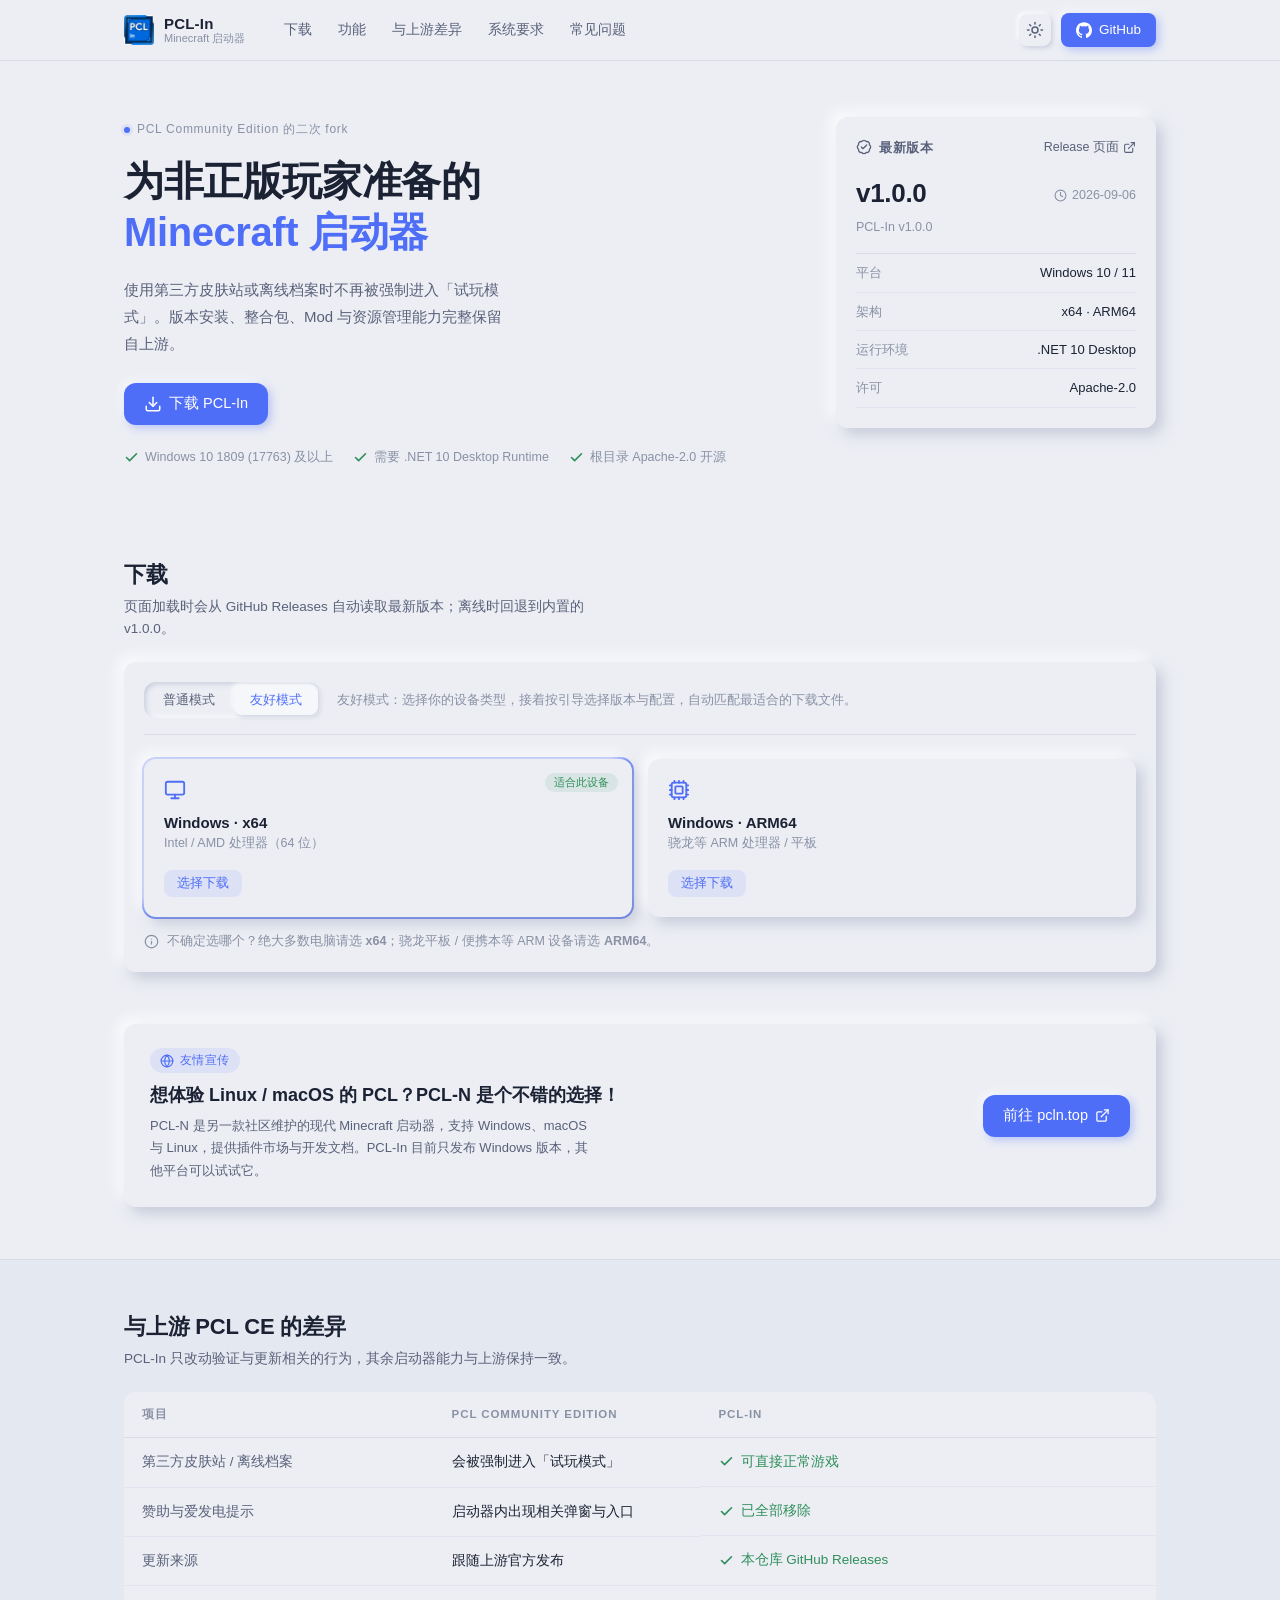
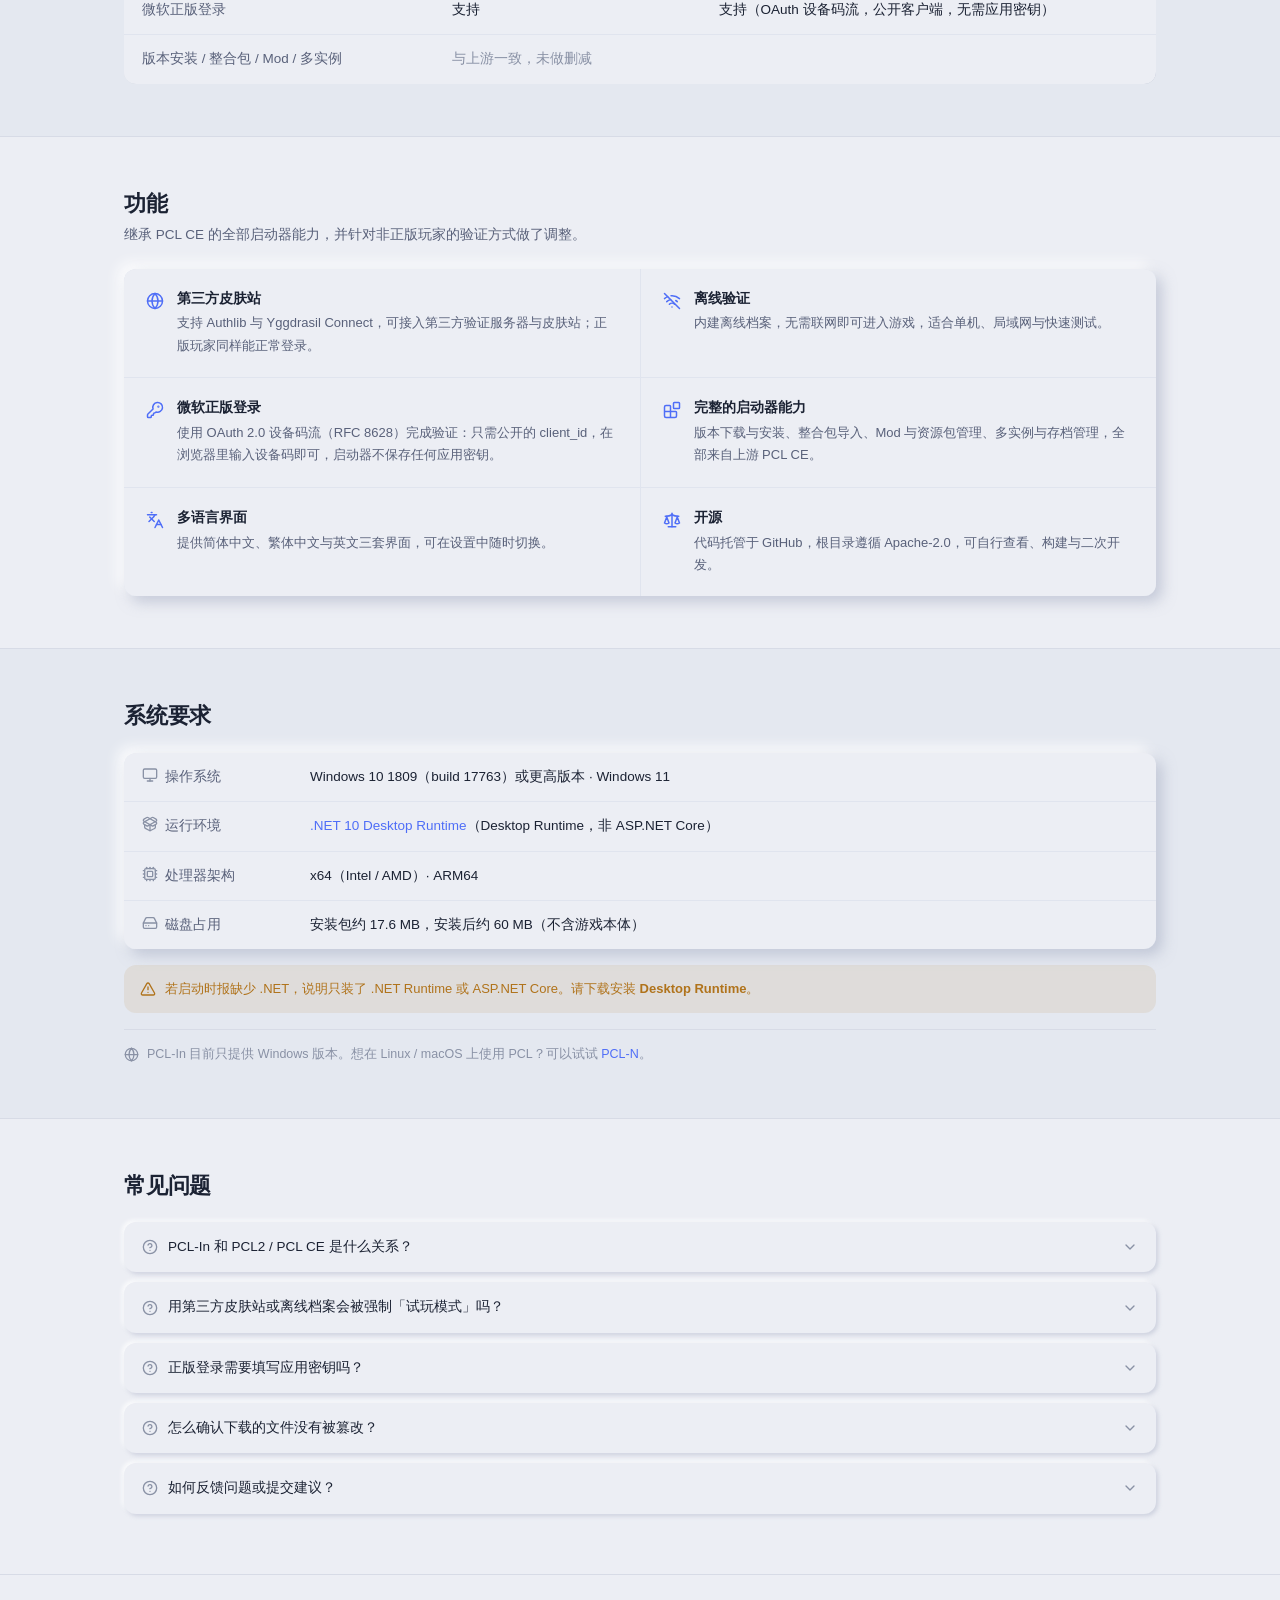
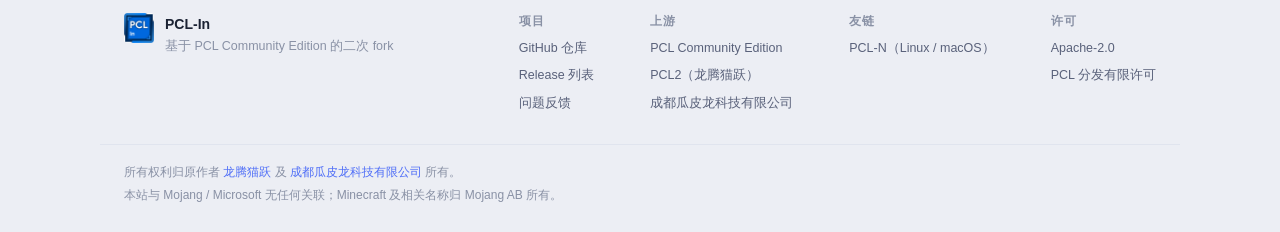
==== index.html @ e10dc345 "chore: 从启动器仓库拆分出独立下载站仓库 内容来自 PCL-In/PCL-In 的 download/ 目录，Pages 工作流改为发布仓库根目录。" ====
<!DOCTYPE html>
<html lang="zh-CN" data-theme="light">
<head>
  <meta charset="UTF-8" />
  <meta name="viewport" content="width=device-width, initial-scale=1.0" />
  <title>PCL-In — 为非正版玩家准备的 Minecraft 启动器</title>
  <meta name="description" content="PCL-In 是基于 PCL Community Edition (PCL CE) 的二次 fork：使用第三方皮肤站或离线档案时不再被强制进入试玩模式，移除全部赞助提示，改用本仓库的独立更新机制。Windows 10 1809+ / .NET 10 Desktop Runtime。" />
  <meta name="color-scheme" content="light dark" />
  <link rel="icon" type="image/png" sizes="32x32" href="assets/img/favicon-32.png" />
  <link rel="icon" type="image/png" sizes="256x256" href="assets/img/logo.png" />
  <link rel="apple-touch-icon" sizes="180x180" href="assets/img/apple-touch-icon.png" />
  <script>
    (function () {
      var t = null;
      try { t = localStorage.getItem("pclinTheme"); } catch (e) {}
      if (t !== "light" && t !== "dark") {
        t = (window.matchMedia && window.matchMedia("(prefers-color-scheme: dark)").matches) ? "dark" : "light";
      }
      document.documentElement.setAttribute("data-theme", t);
    })();
  </script>
  <link rel="stylesheet" href="assets/css/style.css" />
</head>
<body>

<!-- 图标：Lucide (https://lucide.dev，ISC 许可)。内联为 SVG sprite，无外部依赖。 -->
<svg class="sprite" xmlns="http://www.w3.org/2000/svg" aria-hidden="true" focusable="false">
  <symbol id="i-download" viewBox="0 0 24 24"><path d="M12 15V3"/><path d="M21 15v4a2 2 0 0 1-2 2H5a2 2 0 0 1-2-2v-4"/><path d="m7 10 5 5 5-5"/></symbol>
  <symbol id="i-cpu" viewBox="0 0 24 24"><path d="M12 20v2"/><path d="M12 2v2"/><path d="M17 20v2"/><path d="M17 2v2"/><path d="M2 12h2"/><path d="M2 17h2"/><path d="M2 7h2"/><path d="M20 12h2"/><path d="M20 17h2"/><path d="M20 7h2"/><path d="M7 20v2"/><path d="M7 2v2"/><rect x="4" y="4" width="16" height="16" rx="2"/><rect x="8" y="8" width="8" height="8" rx="1"/></symbol>
  <symbol id="i-monitor" viewBox="0 0 24 24"><rect width="20" height="14" x="2" y="3" rx="2"/><line x1="8" x2="16" y1="21" y2="21"/><line x1="12" x2="12" y1="17" y2="21"/></symbol>
  <symbol id="i-shield-check" viewBox="0 0 24 24"><path d="M20 13c0 5-3.5 7.5-7.66 8.95a1 1 0 0 1-.67-.01C7.5 20.5 4 18 4 13V6a1 1 0 0 1 1-1c2 0 4.5-1.2 6.24-2.72a1.17 1.17 0 0 1 1.52 0C14.51 3.81 17 5 19 5a1 1 0 0 1 1 1z"/><path d="m9 12 2 2 4-4"/></symbol>
  <symbol id="i-lock-open" viewBox="0 0 24 24"><rect width="18" height="11" x="3" y="11" rx="2" ry="2"/><path d="M7 11V7a5 5 0 0 1 9.9-1"/></symbol>
  <symbol id="i-badge-check" viewBox="0 0 24 24"><path d="M3.85 8.62a4 4 0 0 1 4.78-4.77 4 4 0 0 1 6.74 0 4 4 0 0 1 4.78 4.78 4 4 0 0 1 0 6.74 4 4 0 0 1-4.77 4.78 4 4 0 0 1-6.75 0 4 4 0 0 1-4.78-4.77 4 4 0 0 1 0-6.76Z"/><path d="m16 9-5.5 5.5L8 12"/></symbol>
  <symbol id="i-refresh-cw" viewBox="0 0 24 24"><path d="M3 12a9 9 0 0 1 9-9 9.75 9.75 0 0 1 6.74 2.74L21 8"/><path d="M21 3v5h-5"/><path d="M21 12a9 9 0 0 1-9 9 9.75 9.75 0 0 1-6.74-2.74L3 16"/><path d="M8 16H3v5"/></symbol>
  <symbol id="i-languages" viewBox="0 0 24 24"><path d="m5 8 6 6"/><path d="m4 14 6-6 2-3"/><path d="M2 5h12"/><path d="M7 2h1"/><path d="m22 22-5-10-5 10"/><path d="M14 18h6"/></symbol>
  <symbol id="i-box" viewBox="0 0 24 24"><path d="M21 8a2 2 0 0 0-1-1.73l-7-4a2 2 0 0 0-2 0l-7 4A2 2 0 0 0 3 8v8a2 2 0 0 0 1 1.73l7 4a2 2 0 0 0 2 0l7-4A2 2 0 0 0 21 16Z"/><path d="m3.3 7 8.7 5 8.7-5"/><path d="M12 22V12"/></symbol>
  <symbol id="i-github" viewBox="0 0 24 24"><path d="M12 .5C5.37.5 0 5.87 0 12.5c0 5.3 3.44 9.8 8.21 11.39.6.11.82-.26.82-.58v-2.03c-3.34.73-4.04-1.61-4.04-1.61-.55-1.39-1.34-1.76-1.34-1.76-1.09-.75.08-.73.08-.73 1.21.08 1.85 1.24 1.85 1.24 1.07 1.84 2.81 1.31 3.5 1 .11-.78.42-1.31.76-1.61-2.67-.3-5.47-1.33-5.47-5.93 0-1.31.47-2.38 1.24-3.22-.12-.3-.54-1.52.12-3.18 0 0 1.01-.32 3.3 1.23a11.5 11.5 0 0 1 6 0c2.29-1.55 3.3-1.23 3.3-1.23.66 1.66.24 2.88.12 3.18.77.84 1.24 1.91 1.24 3.22 0 4.61-2.8 5.63-5.48 5.92.43.37.81 1.1.81 2.22v3.29c0 .32.22.7.83.58A12.01 12.01 0 0 0 24 12.5C24 5.87 18.63.5 12 .5z"/></symbol>
  <symbol id="i-sun" viewBox="0 0 24 24"><circle cx="12" cy="12" r="4"/><path d="M12 2v2"/><path d="M12 20v2"/><path d="m4.93 4.93 1.41 1.41"/><path d="m17.66 17.66 1.41 1.41"/><path d="M2 12h2"/><path d="M20 12h2"/><path d="m6.34 17.66-1.41 1.41"/><path d="m19.07 4.93-1.41 1.41"/></symbol>
  <symbol id="i-moon" viewBox="0 0 24 24"><path d="M20.985 12.486a9 9 0 1 1-9.473-9.472c.405-.022.617.46.402.803a6 6 0 0 0 8.268 8.268c.344-.215.825-.004.803.401"/></symbol>
  <symbol id="i-check" viewBox="0 0 24 24"><path d="M20 6 9 17l-5-5"/></symbol>
  <symbol id="i-copy" viewBox="0 0 24 24"><rect width="14" height="14" x="8" y="8" rx="2" ry="2"/><path d="M4 16c-1.1 0-2-.9-2-2V4c0-1.1.9-2 2-2h10c1.1 0 2 .9 2 2"/></symbol>
  <symbol id="i-external-link" viewBox="0 0 24 24"><path d="M15 3h6v6"/><path d="M10 14 21 3"/><path d="M18 13v6a2 2 0 0 1-2 2H5a2 2 0 0 1-2-2V8a2 2 0 0 1 2-2h6"/></symbol>
  <symbol id="i-terminal" viewBox="0 0 24 24"><path d="M12 19h8"/><path d="m4 17 6-6-6-6"/></symbol>
  <symbol id="i-info" viewBox="0 0 24 24"><circle cx="12" cy="12" r="10"/><path d="M12 16v-4"/><path d="M12 8h.01"/></symbol>
  <symbol id="i-chevron-down" viewBox="0 0 24 24"><path d="m6 9 6 6 6-6"/></symbol>
  <symbol id="i-x" viewBox="0 0 24 24"><path d="M18 6 6 18"/><path d="m6 6 12 12"/></symbol>
  <symbol id="i-circle-help" viewBox="0 0 24 24"><circle cx="12" cy="12" r="10"/><path d="M9.09 9a3 3 0 0 1 5.83 1c0 2-3 3-3 3"/><path d="M12 17h.01"/></symbol>
  <symbol id="i-hard-drive" viewBox="0 0 24 24"><path d="M10 16h.01"/><path d="M2.212 11.577a2 2 0 0 0-.212.896V18a2 2 0 0 0 2 2h16a2 2 0 0 0 2-2v-5.527a2 2 0 0 0-.212-.896L18.55 5.11A2 2 0 0 0 16.76 4H7.24a2 2 0 0 0-1.79 1.11z"/><path d="M21.946 12.013H2.054"/><path d="M6 16h.01"/></symbol>
  <symbol id="i-blocks" viewBox="0 0 24 24"><path d="M10 22V7a1 1 0 0 0-1-1H4a2 2 0 0 0-2 2v12a2 2 0 0 0 2 2h12a2 2 0 0 0 2-2v-5a1 1 0 0 0-1-1H2"/><rect x="14" y="2" width="8" height="8" rx="1"/></symbol>
  <symbol id="i-scale" viewBox="0 0 24 24"><path d="M12 3v18"/><path d="m19 8 3 8a5 5 0 0 1-6 0zV7"/><path d="M3 7h1a17 17 0 0 0 8-2 17 17 0 0 0 8 2h1"/><path d="m5 8 3 8a5 5 0 0 1-6 0zV7"/><path d="M7 21h10"/></symbol>
  <symbol id="i-gamepad-2" viewBox="0 0 24 24"><line x1="6" x2="10" y1="11" y2="11"/><line x1="8" x2="8" y1="9" y2="13"/><line x1="15" x2="15.01" y1="12" y2="12"/><line x1="18" x2="18.01" y1="10" y2="10"/><path d="M17.32 5H6.68a4 4 0 0 0-3.978 3.59c-.006.052-.01.101-.017.152C2.604 9.416 2 14.456 2 16a3 3 0 0 0 3 3c1 0 1.5-.5 2-1l1.414-1.414A2 2 0 0 1 9.828 16h4.344a2 2 0 0 1 1.414.586L17 18c.5.5 1 1 2 1a3 3 0 0 0 3-3c0-1.545-.604-6.584-.685-7.258-.007-.05-.011-.1-.017-.151A4 4 0 0 0 17.32 5z"/></symbol>
  <symbol id="i-package-open" viewBox="0 0 24 24"><path d="M12 22v-9"/><path d="M15.17 2.21a1.67 1.67 0 0 1 1.63 0L21 4.57a1.93 1.93 0 0 1 0 3.36L8.82 14.79a1.655 1.655 0 0 1-1.64 0L3 12.43a1.93 1.93 0 0 1 0-3.36z"/><path d="M20 13v3.87a2.06 2.06 0 0 1-1.11 1.83l-6 3.08a1.93 1.93 0 0 1-1.78 0l-6-3.08A2.06 2.06 0 0 1 4 16.87V13"/><path d="M21 12.43a1.93 1.93 0 0 0 0-3.36L8.83 2.2a1.64 1.64 0 0 0-1.63 0L3 4.57a1.93 1.93 0 0 0 0 3.36l12.18 6.86a1.636 1.636 0 0 0 1.63 0z"/></symbol>
  <symbol id="i-key-round" viewBox="0 0 24 24"><path d="M2.586 17.414A2 2 0 0 0 2 18.828V21a1 1 0 0 0 1 1h3a1 1 0 0 0 1-1v-1a1 1 0 0 1 1-1h1a1 1 0 0 0 1-1v-1a1 1 0 0 1 1-1h.172a2 2 0 0 0 1.414-.586l.814-.814a6.5 6.5 0 1 0-4-4z"/><circle cx="16.5" cy="7.5" r=".5" fill="currentColor"/></symbol>
  <symbol id="i-wifi-off" viewBox="0 0 24 24"><path d="M12 20h.01"/><path d="M8.5 16.429a5 5 0 0 1 7 0"/><path d="M5 12.859a10 10 0 0 1 5.17-2.69"/><path d="M19 12.859a10 10 0 0 0-2.007-1.523"/><path d="M2 8.82a15 15 0 0 1 4.177-2.643"/><path d="M22 8.82a15 15 0 0 0-11.288-3.764"/><path d="m2 2 20 20"/></symbol>
  <symbol id="i-globe" viewBox="0 0 24 24"><circle cx="12" cy="12" r="10"/><path d="M12 2a14.5 14.5 0 0 0 0 20 14.5 14.5 0 0 0 0-20"/><path d="M2 12h20"/></symbol>
  <symbol id="i-file-check" viewBox="0 0 24 24"><path d="M6 22a2 2 0 0 1-2-2V4a2 2 0 0 1 2-2h8a2.4 2.4 0 0 1 1.704.706l3.588 3.588A2.4 2.4 0 0 1 20 8v12a2 2 0 0 1-2 2z"/><path d="M14 2v5a1 1 0 0 0 1 1h5"/><path d="m9 15 2 2 4-4"/></symbol>
  <symbol id="i-arrow-down-to-line" viewBox="0 0 24 24"><path d="M12 17V3"/><path d="m6 11 6 6 6-6"/><path d="M19 21H5"/></symbol>
  <symbol id="i-triangle-alert" viewBox="0 0 24 24"><path d="m21.73 18-8-14a2 2 0 0 0-3.48 0l-8 14A2 2 0 0 0 4 21h16a2 2 0 0 0 1.73-3"/><path d="M12 9v4"/><path d="M12 17h.01"/></symbol>
  <symbol id="i-clock" viewBox="0 0 24 24"><circle cx="12" cy="12" r="10"/><path d="M12 6v6l4 2"/></symbol>
</svg>

<header class="topbar" id="topbar">
  <div class="wrap topbar-in">
    <a class="brand" href="#top">
      <img class="brand-img" src="assets/img/logo.png" alt="PCL-In" width="30" height="30" />
      <span class="brand-txt"><b>PCL-In</b><i>Minecraft 启动器</i></span>
    </a>
    <nav class="topnav">
      <a href="#download">下载</a>
      <a href="#features">功能</a>
      <a href="#compare">与上游差异</a>
      <a href="#requirements">系统要求</a>
      <a href="#faq">常见问题</a>
    </nav>
    <div class="topbar-act">
      <button class="iconbtn" id="theme-toggle" type="button" aria-label="切换明暗主题" title="切换明暗主题">
        <svg class="ico ico-sun" width="18" height="18"><use href="#i-sun"/></svg>
        <svg class="ico ico-moon" width="18" height="18"><use href="#i-moon"/></svg>
      </button>
      <a class="btn btn-primary" href="https://github.com/PCL-In/PCL-In" target="_blank" rel="noopener">
        <svg class="ico ico--fill" width="16" height="16"><use href="#i-github"/></svg>GitHub
      </a>
    </div>
  </div>
</header>

<main id="top">
  <section class="hero">
    <div class="wrap hero-in">
      <div class="hero-copy">
        <p class="eyebrow">PCL Community Edition 的二次 fork</p>
        <h1>为非正版玩家准备的<br><span class="hl">Minecraft 启动器</span></h1>
        <p class="lede">使用第三方皮肤站或离线档案时不再被强制进入「试玩模式」。版本安装、整合包、Mod 与资源管理能力完整保留自上游。</p>
        <div class="hero-btns">
          <a class="btn btn-primary btn-lg" href="#download">
            <svg class="ico" width="18" height="18"><use href="#i-download"/></svg>下载 PCL-In
          </a>
        </div>
        <ul class="facts">
          <li><svg class="ico" width="15" height="15"><use href="#i-check"/></svg>Windows 10 1809 (17763) 及以上</li>
          <li><svg class="ico" width="15" height="15"><use href="#i-check"/></svg>需要 .NET 10 Desktop Runtime</li>
          <li><svg class="ico" width="15" height="15"><use href="#i-check"/></svg>根目录 Apache-2.0 开源</li>
        </ul>
      </div>

      <aside class="panel release-panel" aria-label="最新版本">
        <div class="panel-head">
          <h2 class="panel-title"><svg class="ico" width="16" height="16"><use href="#i-badge-check"/></svg>最新版本</h2>
          <a class="link-sm" id="release-link" href="https://github.com/PCL-In/PCL-In/releases/tag/v1.0.0" target="_blank" rel="noopener">Release 页面<svg class="ico" width="13" height="13"><use href="#i-external-link"/></svg></a>
        </div>
        <div class="rel-ver-row">
          <span class="rel-ver" id="hero-version">v1.0.0</span>
          <span class="rel-date"><svg class="ico" width="13" height="13"><use href="#i-clock"/></svg><span id="hero-updated">2026-09-06</span></span>
        </div>
        <p class="rel-name" id="release-name">PCL-In v1.0.0</p>
        <dl class="kv">
          <div><dt>平台</dt><dd>Windows 10 / 11</dd></div>
          <div><dt>架构</dt><dd>x64 &middot; ARM64</dd></div>
          <div><dt>运行环境</dt><dd>.NET 10 Desktop</dd></div>
          <div><dt>许可</dt><dd>Apache-2.0</dd></div>
        </dl>
      </aside>
    </div>
  </section>

  <section class="sec" id="download">
    <div class="wrap">
      <header class="sec-head">
        <h2>下载</h2>
        <p>页面加载时会从 GitHub Releases 自动读取最新版本；离线时回退到内置的 v1.0.0。</p>
      </header>

      <div class="panel">
        <div class="dl-toolbar">
          <div class="segmented" id="mode-toggle" role="tablist" aria-label="下载模式">
            <button class="mode-btn" type="button" role="tab" data-mode="normal" aria-selected="false">普通模式</button>
            <button class="mode-btn active" type="button" role="tab" data-mode="friendly" aria-selected="true">友好模式</button>
          </div>
          <p class="mode-hint" id="mode-hint">友好模式：选择你的设备类型，接着按引导选择版本与配置，自动匹配最适合的下载文件。</p>
        </div>

        <div id="view-normal" hidden>
          <div class="dlrow dlrow--head">
            <div class="c-file">文件</div>
            <div class="c-size">大小</div>
            <div class="c-check">校验</div>
            <div class="c-act">下载</div>
          </div>

          <div class="dlrow dl-card" data-arch="x64">
            <div class="c-file">
              <svg class="ico c-file-ico" width="16" height="16"><use href="#i-box"/></svg>
              <span class="c-file-txt"><code>PCL-In-x64.exe</code><small>Intel / AMD 64 位</small></span>
            </div>
            <div class="c-size"><span id="size-x64">17.79 MB</span></div>
            <div class="c-check">
              <button class="linkbtn" type="button" data-copy="917e3c9fba8a044e1c50226c62ea299b13d8dfa22dc5e418eb6a90e85e2bc7c1"><svg class="ico" width="13" height="13"><use href="#i-copy"/></svg>SHA256</button>
              <a class="linkbtn" id="sig-x64" href="https://github.com/PCL-In/PCL-In/releases/download/v1.0.0/PCL-In-x64.exe.asc" target="_blank" rel="noopener">GPG 签名</a>
            </div>
            <div class="c-act">
              <a class="btn btn-primary btn-sm" id="dl-x64" href="https://github.com/PCL-In/PCL-In/releases/download/v1.0.0/PCL-In-x64.exe" target="_blank" rel="noopener"><svg class="ico" width="15" height="15"><use href="#i-download"/></svg>下载</a>
            </div>
          </div>

          <div class="dlrow dl-card" data-arch="arm64">
            <div class="c-file">
              <svg class="ico c-file-ico" width="16" height="16"><use href="#i-box"/></svg>
              <span class="c-file-txt"><code>PCL-In-arm64.exe</code><small>骁龙等 ARM 设备</small></span>
            </div>
            <div class="c-size"><span id="size-arm64">17.56 MB</span></div>
            <div class="c-check">
              <button class="linkbtn" type="button" data-copy="ba3ea7acb07865670a3bf3cafc94a172abb34107f0a8ebdf641d436f4c54f944"><svg class="ico" width="13" height="13"><use href="#i-copy"/></svg>SHA256</button>
              <a class="linkbtn" id="sig-arm64" href="https://github.com/PCL-In/PCL-In/releases/download/v1.0.0/PCL-In-arm64.exe.asc" target="_blank" rel="noopener">GPG 签名</a>
            </div>
            <div class="c-act">
              <a class="btn btn-primary btn-sm" id="dl-arm64" href="https://github.com/PCL-In/PCL-In/releases/download/v1.0.0/PCL-In-arm64.exe" target="_blank" rel="noopener"><svg class="ico" width="15" height="15"><use href="#i-download"/></svg>下载</a>
            </div>
          </div>

          <p class="note"><svg class="ico" width="15" height="15"><use href="#i-info"/></svg><span>需要 <a href="https://get.dot.net/10" target="_blank" rel="noopener">.NET 10 Desktop Runtime</a>。校验方式：<code>certutil -hashfile PCL-In-x64.exe SHA256</code>。历史版本见 <a href="https://github.com/PCL-In/PCL-In/releases" target="_blank" rel="noopener">Releases</a>。</span></p>
        </div>

        <div id="view-friendly" hidden>
          <div class="platform-grid" id="platform-grid">
            <button class="platform-card" type="button" data-arch="x64">
              <span class="platform-badge" data-badge hidden></span>
              <span class="platform-card-icon"><svg class="ico" width="22" height="22"><use href="#i-monitor"/></svg></span>
              <span class="platform-card-name">Windows &middot; x64</span>
              <span class="platform-card-desc">Intel / AMD 处理器（64 位）</span>
              <span class="platform-card-btn">选择下载</span>
            </button>

            <button class="platform-card" type="button" data-arch="arm64">
              <span class="platform-badge" data-badge hidden></span>
              <span class="platform-card-icon"><svg class="ico" width="22" height="22"><use href="#i-cpu"/></svg></span>
              <span class="platform-card-name">Windows &middot; ARM64</span>
              <span class="platform-card-desc">骁龙等 ARM 处理器 / 平板</span>
              <span class="platform-card-btn">选择下载</span>
            </button>
          </div>
          <p class="platform-tip"><svg class="ico" width="15" height="15"><use href="#i-info"/></svg><span>不确定选哪个？绝大多数电脑请选 <strong>x64</strong>；骁龙平板 / 便携本等 ARM 设备请选 <strong>ARM64</strong>。</span></p>
        </div>
      </div>
    </div>
  </section>

  <section class="sec sec-promo">
    <div class="wrap">
      <div class="promo">
        <div class="promo-main">
          <span class="promo-badge"><svg class="ico" width="14" height="14"><use href="#i-globe"/></svg>友情宣传</span>
          <h2 class="promo-title">想体验 Linux / macOS 的 PCL？PCL-N 是个不错的选择！</h2>
          <p>PCL-N 是另一款社区维护的现代 Minecraft 启动器，支持 Windows、macOS 与 Linux，提供插件市场与开发文档。PCL-In 目前只发布 Windows 版本，其他平台可以试试它。</p>
        </div>
        <a class="btn btn-primary btn-lg" href="https://pcln.top/" target="_blank" rel="noopener">前往 pcln.top<svg class="ico" width="15" height="15"><use href="#i-external-link"/></svg></a>
      </div>
    </div>
  </section>

  <section class="sec sec-band" id="compare">
    <div class="wrap">
      <header class="sec-head">
        <h2>与上游 PCL CE 的差异</h2>
        <p>PCL-In 只改动验证与更新相关的行为，其余启动器能力与上游保持一致。</p>
      </header>
      <div class="table-wrap">
        <table class="cmp">
          <thead>
            <tr><th scope="col">项目</th><th scope="col">PCL Community Edition</th><th scope="col">PCL-In</th></tr>
          </thead>
          <tbody>
            <tr>
              <th scope="row">第三方皮肤站 / 离线档案</th>
              <td>会被强制进入「试玩模式」</td>
              <td class="yes"><svg class="ico" width="15" height="15"><use href="#i-check"/></svg>可直接正常游戏</td>
            </tr>
            <tr>
              <th scope="row">赞助与爱发电提示</th>
              <td>启动器内出现相关弹窗与入口</td>
              <td class="yes"><svg class="ico" width="15" height="15"><use href="#i-check"/></svg>已全部移除</td>
            </tr>
            <tr>
              <th scope="row">更新来源</th>
              <td>跟随上游官方发布</td>
              <td class="yes"><svg class="ico" width="15" height="15"><use href="#i-check"/></svg>本仓库 GitHub Releases</td>
            </tr>
            <tr>
              <th scope="row">微软正版登录</th>
              <td>支持</td>
              <td>支持（OAuth 设备码流，公开客户端，无需应用密钥）</td>
            </tr>
            <tr>
              <th scope="row">版本安装 / 整合包 / Mod / 多实例</th>
              <td colspan="2" class="span-note">与上游一致，未做删减</td>
            </tr>
          </tbody>
        </table>
      </div>
    </div>
  </section>

  <section class="sec" id="features">
    <div class="wrap">
      <header class="sec-head">
        <h2>功能</h2>
        <p>继承 PCL CE 的全部启动器能力，并针对非正版玩家的验证方式做了调整。</p>
      </header>
      <div class="spec-grid">
        <div class="spec-item">
          <svg class="ico" width="18" height="18"><use href="#i-globe"/></svg>
          <div><h3>第三方皮肤站</h3><p>支持 Authlib 与 Yggdrasil Connect，可接入第三方验证服务器与皮肤站；正版玩家同样能正常登录。</p></div>
        </div>
        <div class="spec-item">
          <svg class="ico" width="18" height="18"><use href="#i-wifi-off"/></svg>
          <div><h3>离线验证</h3><p>内建离线档案，无需联网即可进入游戏，适合单机、局域网与快速测试。</p></div>
        </div>
        <div class="spec-item">
          <svg class="ico" width="18" height="18"><use href="#i-key-round"/></svg>
          <div><h3>微软正版登录</h3><p>使用 OAuth 2.0 设备码流（RFC 8628）完成验证：只需公开的 client_id，在浏览器里输入设备码即可，启动器不保存任何应用密钥。</p></div>
        </div>
        <div class="spec-item">
          <svg class="ico" width="18" height="18"><use href="#i-blocks"/></svg>
          <div><h3>完整的启动器能力</h3><p>版本下载与安装、整合包导入、Mod 与资源包管理、多实例与存档管理，全部来自上游 PCL CE。</p></div>
        </div>
        <div class="spec-item">
          <svg class="ico" width="18" height="18"><use href="#i-languages"/></svg>
          <div><h3>多语言界面</h3><p>提供简体中文、繁体中文与英文三套界面，可在设置中随时切换。</p></div>
        </div>
        <div class="spec-item">
          <svg class="ico" width="18" height="18"><use href="#i-scale"/></svg>
          <div><h3>开源</h3><p>代码托管于 GitHub，根目录遵循 Apache-2.0，可自行查看、构建与二次开发。</p></div>
        </div>
      </div>
    </div>
  </section>

  <section class="sec sec-band" id="requirements">
    <div class="wrap">
      <header class="sec-head">
        <h2>系统要求</h2>
      </header>
      <table class="kvt">
        <tbody>
          <tr><th scope="row"><svg class="ico" width="16" height="16"><use href="#i-monitor"/></svg>操作系统</th><td>Windows 10 1809（build 17763）或更高版本 &middot; Windows 11</td></tr>
          <tr><th scope="row"><svg class="ico" width="16" height="16"><use href="#i-package-open"/></svg>运行环境</th><td><a href="https://get.dot.net/10" target="_blank" rel="noopener">.NET 10 Desktop Runtime</a>（Desktop Runtime，非 ASP.NET Core）</td></tr>
          <tr><th scope="row"><svg class="ico" width="16" height="16"><use href="#i-cpu"/></svg>处理器架构</th><td>x64（Intel / AMD）&middot; ARM64</td></tr>
          <tr><th scope="row"><svg class="ico" width="16" height="16"><use href="#i-hard-drive"/></svg>磁盘占用</th><td>安装包约 17.6 MB，安装后约 60 MB（不含游戏本体）</td></tr>
        </tbody>
      </table>
      <p class="callout callout-warn"><svg class="ico" width="16" height="16"><use href="#i-triangle-alert"/></svg><span>若启动时报缺少 .NET，说明只装了 .NET Runtime 或 ASP.NET Core。请下载安装 <strong>Desktop Runtime</strong>。</span></p>
      <p class="note"><svg class="ico" width="15" height="15"><use href="#i-globe"/></svg><span>PCL-In 目前只提供 Windows 版本。想在 Linux / macOS 上使用 PCL？可以试试 <a href="https://pcln.top/" target="_blank" rel="noopener">PCL-N</a>。</span></p>
    </div>
  </section>

  <section class="sec" id="faq">
    <div class="wrap">
      <header class="sec-head">
        <h2>常见问题</h2>
      </header>
      <div class="faq">
        <details>
          <summary><svg class="ico" width="16" height="16"><use href="#i-circle-help"/></svg>PCL-In 和 PCL2 / PCL CE 是什么关系？<svg class="ico chev" width="16" height="16"><use href="#i-chevron-down"/></svg></summary>
          <div class="faq-body"><p>PCL-In 是基于 <a href="https://github.com/PCL-Community/PCL-CE" target="_blank" rel="noopener">PCL Community Edition (PCL CE)</a> 的二次 fork，由本仓库独立开发与维护；上游 PCL CE 又源自 <a href="https://github.com/Meloong-Git/PCL" target="_blank" rel="noopener">PCL2</a>。</p></div>
        </details>
        <details>
          <summary><svg class="ico" width="16" height="16"><use href="#i-circle-help"/></svg>用第三方皮肤站或离线档案会被强制「试玩模式」吗？<svg class="ico chev" width="16" height="16"><use href="#i-chevron-down"/></svg></summary>
          <div class="faq-body"><p>不会。这是 PCL-In 相对上游最核心的改动：使用第三方皮肤站（Authlib / Yggdrasil Connect）或离线档案时，不再被强制进入试玩模式，可直接正常游戏。</p></div>
        </details>
        <details>
          <summary><svg class="ico" width="16" height="16"><use href="#i-circle-help"/></svg>正版登录需要填写应用密钥吗？<svg class="ico chev" width="16" height="16"><use href="#i-chevron-down"/></svg></summary>
          <div class="faq-body"><p>不需要。微软登录采用 OAuth 2.0 <strong>设备码流</strong>（RFC 8628），属于公开客户端，只需要一个公开的 <code>client_id</code>：启动器显示一个设备码，你在浏览器中登录并授权即可，程序内不保存任何 secret。</p></div>
        </details>
        <details>
          <summary><svg class="ico" width="16" height="16"><use href="#i-circle-help"/></svg>怎么确认下载的文件没有被篡改？<svg class="ico chev" width="16" height="16"><use href="#i-chevron-down"/></svg></summary>
          <div class="faq-body"><p>在下载目录打开终端执行 <code>certutil -hashfile PCL-In-x64.exe SHA256</code>，把结果与下载页「SHA256」按钮复制到的哈希值比对；也可以导入仓库中的 GPG 公钥后校验 <code>.asc</code> 签名。</p></div>
        </details>
        <details>
          <summary><svg class="ico" width="16" height="16"><use href="#i-circle-help"/></svg>如何反馈问题或提交建议？<svg class="ico chev" width="16" height="16"><use href="#i-chevron-down"/></svg></summary>
          <div class="faq-body"><p>请前往 <a href="https://github.com/PCL-In/PCL-In/issues" target="_blank" rel="noopener">GitHub Issues</a> 提交，附上启动器日志（设置 &rarr; 日志）与复现步骤会更快得到处理。</p></div>
        </details>
      </div>
    </div>
  </section>
</main>

<footer class="footer">
  <div class="wrap footer-in">
    <div class="footer-brand">
      <img class="brand-img" src="assets/img/logo.png" alt="PCL-In" width="30" height="30" />
      <div>
        <b>PCL-In</b>
        <p>基于 PCL Community Edition 的二次 fork</p>
      </div>
    </div>
    <nav class="footer-cols">
      <div>
        <h4>项目</h4>
        <a href="https://github.com/PCL-In/PCL-In" target="_blank" rel="noopener">GitHub 仓库</a>
        <a href="https://github.com/PCL-In/PCL-In/releases" target="_blank" rel="noopener">Release 列表</a>
        <a href="https://github.com/PCL-In/PCL-In/issues" target="_blank" rel="noopener">问题反馈</a>
      </div>
      <div>
        <h4>上游</h4>
        <a href="https://github.com/PCL-Community/PCL-CE" target="_blank" rel="noopener">PCL Community Edition</a>
        <a href="https://github.com/Meloong-Git/PCL" target="_blank" rel="noopener">PCL2（龙腾猫跃）</a>
        <a href="https://www.pclc.cc/" target="_blank" rel="noopener">成都瓜皮龙科技有限公司</a>
      </div>
      <div>
        <h4>友链</h4>
        <a href="https://pcln.top/" target="_blank" rel="noopener">PCL-N（Linux / macOS）</a>
      </div>
      <div>
        <h4>许可</h4>
        <a href="https://github.com/PCL-In/PCL-In/blob/dev/LICENSE" target="_blank" rel="noopener">Apache-2.0</a>
        <a href="https://github.com/PCL-In/PCL-In/blob/dev/Plain%20Craft%20Launcher%202/LICENSE" target="_blank" rel="noopener">PCL 分发有限许可</a>
      </div>
    </nav>
  </div>
  <div class="wrap footer-bottom">
    <p>所有权利归原作者 <a href="https://github.com/Meloong-Git/PCL" target="_blank" rel="noopener">龙腾猫跃</a> 及 <a href="https://www.pclc.cc/" target="_blank" rel="noopener">成都瓜皮龙科技有限公司</a> 所有。</p>
    <p>本站与 Mojang / Microsoft 无任何关联；Minecraft 及相关名称归 Mojang AB 所有。</p>
  </div>
</footer>

<div class="fm-overlay" id="friendly-modal">
  <div class="fm-box" role="dialog" aria-modal="true" aria-labelledby="fm-title">
    <button class="fm-close" type="button" id="fm-close" aria-label="关闭"><svg class="ico" width="18" height="18"><use href="#i-x"/></svg></button>
    <div class="fm-header">
      <div class="fm-icon" id="fm-icon"><svg class="ico" width="20" height="20"><use href="#i-monitor"/></svg></div>
      <div>
        <div class="fm-title" id="fm-title">Windows</div>
        <div class="fm-sub" id="fm-sub">按步骤选择版本与配置，自动匹配下载文件</div>
      </div>
    </div>

    <div class="fm-loading" id="fm-loading"><span class="fm-spinner"></span><span>正在获取版本列表...</span></div>

    <div id="fm-content" hidden>
      <div class="fm-section">
        <div class="fm-label">版本</div>
        <div class="fm-version-select">
          <button class="fm-version-btn" type="button" id="fm-version-btn">加载中...</button>
          <div class="fm-version-dropdown" id="fm-version-dropdown" hidden></div>
        </div>
      </div>

      <div class="fm-section" id="fm-arch-section">
        <div class="fm-label">处理器架构</div>
        <div class="fm-step-row" id="fm-arch-btns"></div>
      </div>

      <div class="fm-section" id="fm-pkg-section">
        <div class="fm-label">安装包类型</div>
        <div class="fm-step-row" id="fm-pkg-btns"></div>
      </div>

      <div class="fm-section" id="fm-result-section">
        <div class="fm-label">匹配文件</div>
        <div class="fm-btn-list" id="fm-btn-list"></div>
      </div>
    </div>
  </div>
</div>

<div class="modal-overlay" id="sha-modal">
  <div class="modal-box">
    <div class="modal-title">
      <span>SHA256 文件校验</span>
      <button class="modal-close" type="button" id="sha-close" aria-label="关闭"><svg class="ico" width="18" height="18"><use href="#i-x"/></svg></button>
    </div>
    <div class="modal-section-label">文件名</div>
    <div class="modal-hash-row"><div class="modal-hash" id="sha-modal-name"></div></div>
    <div class="modal-section-label">SHA256 哈希值</div>
    <div class="modal-hash-row">
      <div class="modal-hash mono" id="sha-modal-hash"></div>
      <button class="modal-copy-btn" type="button" data-copy-target="sha-modal-hash">复制</button>
    </div>
    <div class="modal-section-label">终端校验命令</div>
    <div class="modal-cmd-row">
      <code class="modal-cmd" id="sha-modal-cmd"></code>
      <button class="modal-copy-btn" type="button" data-copy-target="sha-modal-cmd">复制</button>
    </div>
  </div>
</div>

<script src="assets/js/app.js"></script>
</body>
</html>
---- assets/css/style.css ----
/* ==========================================================================
   PCL-In 下载站样式
   视觉参考：pcln.top（产品站结构 / Element 式克制配色）、neumorphism.io（Soft UI）
   图标：Lucide（ISC），以 SVG sprite 内联，见 index.html
   ========================================================================== */

/* ---------- 设计令牌 ---------- */
:root {
  color-scheme: light;
  --bg:            #eceef4;
  --bg-2:          #e4e8f0;
  --panel:         #eceef4;
  --panel-solid:   #f5f7fb;
  --text:          #1b2233;
  --text-2:        #59617a;
  --text-3:        #8991a5;
  --line:          #d7dbe6;
  --line-soft:     #e0e4ee;

  --accent:        #4f6ef7;
  --accent-dark:   #3b56d4;
  --accent-fg:     #ffffff;
  --accent-wash:   rgba(79, 110, 247, .10);

  --ok:            #2f8f5b;
  --ok-wash:       rgba(47, 143, 91, .10);
  --warn:          #b0731b;
  --warn-wash:     rgba(176, 115, 27, .10);
  --danger:        #c0442f;

  --sh-out:        6px 6px 14px rgba(158, 166, 190, .50), -6px -6px 14px rgba(255, 255, 255, .92);
  --sh-out-sm:     3px 3px 8px rgba(158, 166, 190, .45), -3px -3px 8px rgba(255, 255, 255, .90);
  --sh-out-xs:     2px 2px 4px rgba(158, 166, 190, .40), -2px -2px 4px rgba(255, 255, 255, .85);
  --sh-in:         inset 4px 4px 9px rgba(158, 166, 190, .50), inset -4px -4px 9px rgba(255, 255, 255, .90);
  --sh-in-sm:      inset 2px 2px 5px rgba(158, 166, 190, .45), inset -2px -2px 5px rgba(255, 255, 255, .90);
  --sh-accent:     3px 3px 8px rgba(79, 110, 247, .34), -3px -3px 8px rgba(255, 255, 255, .75);

  --r:    12px;
  --r-sm:  8px;
  --r-xs:  6px;

  --wrap: 1080px;
  --nav-h: 60px;
}

[data-theme="dark"] {
  color-scheme: dark;
  --bg:            #191c22;
  --bg-2:          #1d2128;
  --panel:         #1d2128;
  --panel-solid:   #232830;
  --text:          #e7eaf2;
  --text-2:        #a2a9b8;
  --text-3:        #767e8e;
  --line:          #2d323b;
  --line-soft:     #262b33;

  --accent:        #6d86ff;
  --accent-dark:   #8298ff;
  --accent-fg:     #10131b;
  --accent-wash:   rgba(109, 134, 255, .14);

  --ok:            #4bc27f;
  --ok-wash:       rgba(75, 194, 127, .12);
  --warn:          #e0a55a;
  --warn-wash:     rgba(224, 165, 90, .12);
  --danger:        #ef7a63;

  --sh-out:        6px 6px 14px rgba(0, 0, 0, .46), -6px -6px 14px rgba(255, 255, 255, .035);
  --sh-out-sm:     3px 3px 8px rgba(0, 0, 0, .42), -3px -3px 8px rgba(255, 255, 255, .030);
  --sh-out-xs:     2px 2px 4px rgba(0, 0, 0, .38), -2px -2px 4px rgba(255, 255, 255, .025);
  --sh-in:         inset 4px 4px 9px rgba(0, 0, 0, .50), inset -4px -4px 9px rgba(255, 255, 255, .040);
  --sh-in-sm:      inset 2px 2px 5px rgba(0, 0, 0, .45), inset -2px -2px 5px rgba(255, 255, 255, .035);
  --sh-accent:     3px 3px 8px rgba(0, 0, 0, .45), -3px -3px 8px rgba(255, 255, 255, .04);
}

/* ---------- 基础 ---------- */
*, *::before, *::after { box-sizing: border-box; }

/* 作者样式里的 display 会盖掉 UA 的 [hidden]，这里统一兜底 */
[hidden] { display: none !important; }

html { scroll-behavior: smooth; scroll-padding-top: calc(var(--nav-h) + 16px); }

body {
  margin: 0;
  background: var(--bg);
  color: var(--text);
  font-family: "MiSans", "HarmonyOS Sans SC", "Noto Sans SC", -apple-system, BlinkMacSystemFont,
               "Segoe UI", "Microsoft YaHei", "PingFang SC", "Hiragino Sans GB", sans-serif;
  font-size: 14px;
  line-height: 1.65;
  -webkit-font-smoothing: antialiased;
  text-rendering: optimizeLegibility;
}

h1, h2, h3, h4 { margin: 0; font-weight: 600; line-height: 1.35; }
p { margin: 0; }
ul, ol, dl, dd { margin: 0; padding: 0; }
li { list-style: none; }

a { color: var(--accent); text-decoration: none; }
a:hover { text-decoration: underline; text-underline-offset: 3px; }

code, .mono {
  font-family: ui-monospace, SFMono-Regular, "Cascadia Mono", Consolas, "Liberation Mono", monospace;
  font-size: .92em;
}

code {
  background: var(--accent-wash);
  color: var(--text);
  padding: 1px 5px;
  border-radius: var(--r-xs);
}

::selection { background: var(--accent); color: var(--accent-fg); }

:focus-visible { outline: 2px solid var(--accent); outline-offset: 2px; border-radius: var(--r-xs); }

.sprite { position: absolute; width: 0; height: 0; overflow: hidden; }
.ico {
  flex: none;
  fill: none;
  stroke: currentColor;
  stroke-width: 2;
  stroke-linecap: round;
  stroke-linejoin: round;
  vertical-align: -0.15em;
}
.ico--fill { fill: currentColor; stroke: none; }

.wrap { width: 100%; max-width: var(--wrap); margin: 0 auto; padding: 0 24px; }

/* ---------- 顶栏 ---------- */
.topbar {
  position: sticky; top: 0; z-index: 40;
  background: var(--bg);
  border-bottom: 1px solid var(--line);
}
.topbar-in {
  height: var(--nav-h);
  display: flex; align-items: center; gap: 28px;
}
.brand { display: flex; align-items: center; gap: 10px; color: var(--text); }
.brand:hover { text-decoration: none; }
.brand-img {
  display: block; flex: none;
  width: 30px; height: 30px;
}
.brand-txt { display: flex; flex-direction: column; line-height: 1.15; }
.brand-txt b { font-size: 15px; letter-spacing: .2px; }
.brand-txt i { font-style: normal; font-size: 11px; color: var(--text-3); }

.topnav { display: flex; align-items: center; gap: 4px; margin-right: auto; }
.topnav a {
  padding: 6px 11px; border-radius: var(--r-sm);
  color: var(--text-2); font-size: 13.5px;
}
.topnav a:hover { background: var(--accent-wash); color: var(--accent); text-decoration: none; }

.topbar-act { display: flex; align-items: center; gap: 10px; }

.iconbtn {
  display: grid; place-items: center;
  width: 32px; height: 32px; padding: 0;
  border: 0; border-radius: var(--r-sm);
  background: var(--panel); color: var(--text-2);
  box-shadow: var(--sh-out-xs);
  cursor: pointer;
  transition: box-shadow .18s ease, color .18s ease;
}
.iconbtn:hover { color: var(--accent); box-shadow: var(--sh-out-sm); }
.iconbtn:active { box-shadow: var(--sh-in-sm); }
.iconbtn .ico-moon { display: none; }
[data-theme="dark"] .iconbtn .ico-sun { display: none; }
[data-theme="dark"] .iconbtn .ico-moon { display: block; }

/* ---------- 按钮 ---------- */
.btn {
  display: inline-flex; align-items: center; justify-content: center; gap: 7px;
  padding: 0 15px; height: 34px;
  border: 0; border-radius: var(--r-sm);
  font-size: 13.5px; font-weight: 500; font-family: inherit;
  white-space: nowrap; cursor: pointer;
  transition: box-shadow .18s ease, background .18s ease, color .18s ease, transform .12s ease;
}
.btn:hover { text-decoration: none; }
.btn:active { transform: translateY(1px); }

.btn-primary { background: var(--accent); color: var(--accent-fg); box-shadow: var(--sh-accent); }
.btn-primary:hover { background: var(--accent-dark); color: var(--accent-fg); box-shadow: var(--sh-out-sm); }

.btn-ghost {
  background: var(--panel); color: var(--text);
  box-shadow: var(--sh-out-xs);
}
.btn-ghost:hover { color: var(--accent); box-shadow: var(--sh-out-sm); }
.btn-ghost:active { box-shadow: var(--sh-in-sm); }

.btn-lg { height: 42px; padding: 0 20px; font-size: 14.5px; border-radius: var(--r); }
.btn-sm { height: 30px; padding: 0 12px; font-size: 13px; }

.linkbtn {
  display: inline-flex; align-items: center; gap: 5px;
  padding: 4px 8px; border: 0; border-radius: var(--r-xs);
  background: transparent; color: var(--text-2);
  font-family: inherit; font-size: 12.5px; cursor: pointer;
  transition: background .15s ease, color .15s ease;
}
.linkbtn:hover { background: var(--accent-wash); color: var(--accent); text-decoration: none; }

.link-sm {
  display: inline-flex; align-items: center; gap: 4px;
  font-size: 12.5px; color: var(--text-2);
}
.link-sm:hover { color: var(--accent); text-decoration: none; }

/* ---------- 面板 ---------- */
.panel {
  background: var(--panel);
  border-radius: var(--r);
  box-shadow: var(--sh-out);
  padding: 20px;
}
.panel-head {
  display: flex; align-items: center; justify-content: space-between; gap: 12px;
  margin-bottom: 14px;
}
.panel-title {
  display: flex; align-items: center; gap: 7px;
  font-size: 13px; font-weight: 600; color: var(--text-2);
  letter-spacing: .04em;
}

/* ---------- 首页 Hero ---------- */
.hero { padding: 56px 0 40px; }
.hero-in {
  display: grid; grid-template-columns: minmax(0, 1fr) 320px;
  gap: 48px; align-items: start;
}
.eyebrow {
  display: inline-flex; align-items: center; gap: 7px;
  font-size: 12px; color: var(--text-3);
  letter-spacing: .06em;
  margin-bottom: 16px;
}
.eyebrow::before {
  content: ""; width: 6px; height: 6px; border-radius: 50%;
  background: var(--accent); box-shadow: 0 0 0 3px var(--accent-wash);
}
.hero-copy h1 {
  font-size: 40px; line-height: 1.28; letter-spacing: -.4px;
  margin-bottom: 18px;
}
.hero-copy h1 .hl { color: var(--accent); }
.lede {
  font-size: 15px; color: var(--text-2); line-height: 1.8;
  max-width: 46ch; margin-bottom: 26px;
}
.hero-btns { display: flex; flex-wrap: wrap; gap: 12px; margin-bottom: 22px; }
.facts { display: flex; flex-wrap: wrap; gap: 8px 20px; }
.facts li {
  display: inline-flex; align-items: center; gap: 6px;
  font-size: 12.5px; color: var(--text-3);
}
.facts .ico { color: var(--ok); stroke-width: 2.6; }

.release-panel { position: sticky; top: calc(var(--nav-h) + 24px); }
.rel-ver-row { display: flex; align-items: baseline; justify-content: space-between; gap: 10px; }
.rel-ver { font-size: 26px; font-weight: 600; letter-spacing: -.3px; }
.rel-date { display: inline-flex; align-items: center; gap: 5px; font-size: 12.5px; color: var(--text-3); }
.rel-name { font-size: 12.5px; color: var(--text-3); margin-top: 2px; }

.kv { margin-top: 16px; border-top: 1px solid var(--line); }
.kv > div {
  display: flex; justify-content: space-between; gap: 12px;
  padding: 8px 0; border-bottom: 1px solid var(--line-soft);
  font-size: 13px;
}
.kv dt { color: var(--text-3); }
.kv dd { color: var(--text); text-align: right; }

/* ---------- 区块 ---------- */
.sec { padding: 52px 0; }
.sec-band { background: var(--bg-2); border-top: 1px solid var(--line); border-bottom: 1px solid var(--line); }
.sec-head { margin-bottom: 22px; }
.sec-head h2 { font-size: 22px; letter-spacing: -.2px; }
.sec-head p { color: var(--text-2); font-size: 13.5px; margin-top: 6px; max-width: 62ch; }

/* ---------- 下载区 ---------- */
.dl-toolbar {
  display: flex; align-items: center; gap: 16px; flex-wrap: wrap;
  padding-bottom: 16px; margin-bottom: 6px;
  border-bottom: 1px solid var(--line);
}
.segmented {
  display: inline-flex; gap: 3px; padding: 3px;
  border-radius: var(--r); background: var(--panel);
  box-shadow: var(--sh-in-sm);
}
.mode-btn {
  padding: 6px 16px; border: 0; border-radius: var(--r-sm);
  background: transparent; color: var(--text-2);
  font-family: inherit; font-size: 13px; font-weight: 500;
  cursor: pointer; transition: color .15s ease, box-shadow .18s ease, background .18s ease;
}
.mode-btn:hover { color: var(--text); }
.mode-btn.active {
  background: var(--panel-solid); color: var(--accent);
  box-shadow: var(--sh-out-xs);
}
.mode-hint { flex: 1; min-width: 240px; font-size: 12.5px; color: var(--text-3); }

.dlrow {
  display: grid;
  grid-template-columns: minmax(0, 1fr) 92px minmax(0, 200px) auto;
  align-items: center; gap: 14px;
  padding: 13px 4px;
}
.dlrow--head {
  font-size: 11.5px; color: var(--text-3);
  letter-spacing: .08em; text-transform: uppercase;
  border-bottom: 1px solid var(--line);
  padding-bottom: 8px; padding-top: 14px;
}
.dl-card { border-bottom: 1px solid var(--line-soft); }
.dl-card:last-of-type { border-bottom: 0; }

.c-file { display: flex; align-items: center; gap: 11px; min-width: 0; }
.c-file-ico { color: var(--accent); }
.c-file-txt { display: flex; flex-direction: column; min-width: 0; }
.c-file-txt code { background: none; padding: 0; font-size: 13.5px; color: var(--text); }
.c-file-txt small { font-size: 11.5px; color: var(--text-3); }
.c-size { font-size: 13px; color: var(--text-2); }
.c-check { display: flex; align-items: center; gap: 4px; }
.c-act { display: flex; justify-content: flex-end; }

.note, .platform-tip {
  display: flex; align-items: flex-start; gap: 8px;
  font-size: 12.5px; color: var(--text-3); line-height: 1.7;
}
.note { margin-top: 16px; padding-top: 14px; border-top: 1px solid var(--line); }
.note .ico, .platform-tip .ico { margin-top: 3px; color: var(--text-3); }
.platform-tip { margin-top: 14px; }

/* 平台卡片（友好模式） */
.platform-grid { display: grid; grid-template-columns: repeat(2, minmax(0, 1fr)); gap: 16px; padding-top: 18px; }
.platform-card {
  position: relative;
  display: flex; flex-direction: column; align-items: flex-start; gap: 4px;
  padding: 20px;
  border: 0; border-radius: var(--r);
  background: var(--panel); color: var(--text);
  font-family: inherit; text-align: left; cursor: pointer;
  box-shadow: var(--sh-out);
  transition: box-shadow .2s ease, transform .12s ease;
}
.platform-card:hover { box-shadow: var(--sh-out-sm); }
.platform-card:active { box-shadow: var(--sh-in); transform: none; }
.platform-card-icon { color: var(--accent); margin-bottom: 8px; }
.platform-card-name { font-size: 15px; font-weight: 600; }
.platform-card-desc { font-size: 12.5px; color: var(--text-3); }
.platform-card-btn {
  margin-top: 14px; padding: 5px 13px;
  border-radius: var(--r-sm); background: var(--accent-wash); color: var(--accent);
  font-size: 12.5px; font-weight: 500;
}
.platform-card.recommended { box-shadow: var(--sh-out), 0 0 0 2px var(--accent); }
.platform-card.not-suitable { opacity: .55; }
.platform-badge {
  position: absolute; top: 14px; right: 14px;
  padding: 2px 9px; border-radius: 100px;
  background: var(--ok-wash); color: var(--ok);
  font-size: 11px; font-weight: 500;
}
.platform-badge.muted { background: var(--warn-wash); color: var(--warn); }

/* ---------- 友链宣传 ---------- */
.sec-promo { padding-top: 0; }
.promo {
  display: flex; align-items: center; justify-content: space-between;
  gap: 24px 32px; flex-wrap: wrap;
  padding: 24px 26px;
  background: var(--panel); border-radius: var(--r);
  box-shadow: var(--sh-out);
}
.promo-main { flex: 1 1 360px; min-width: 0; }
.promo-badge {
  display: inline-flex; align-items: center; gap: 6px;
  padding: 3px 10px; margin-bottom: 10px;
  border-radius: 100px;
  background: var(--accent-wash); color: var(--accent);
  font-size: 11.5px; font-weight: 500; letter-spacing: .04em;
}
.promo-title { font-size: 18px; margin-bottom: 7px; }
.promo-main p { font-size: 13px; color: var(--text-2); line-height: 1.75; max-width: 62ch; }

/* ---------- 对比表 ---------- */
.table-wrap { overflow-x: auto; border-radius: var(--r); }
table { border-collapse: collapse; width: 100%; background: var(--panel); }

.cmp { min-width: 640px; font-size: 13.5px; box-shadow: var(--sh-out); border-radius: var(--r); overflow: hidden; }
.cmp thead th {
  text-align: left; padding: 13px 18px;
  font-size: 11.5px; font-weight: 600; color: var(--text-3);
  letter-spacing: .08em; text-transform: uppercase;
  border-bottom: 1px solid var(--line);
}
.cmp tbody th, .cmp tbody td {
  padding: 13px 18px; text-align: left; vertical-align: top;
  border-bottom: 1px solid var(--line-soft);
  font-weight: 400;
}
.cmp tbody tr:last-child th, .cmp tbody tr:last-child td { border-bottom: 0; }
.cmp tbody th { color: var(--text-2); font-weight: 500; width: 30%; }
.cmp tbody td { color: var(--text); }
.cmp .yes { display: flex; align-items: center; gap: 7px; color: var(--ok); }
.cmp .yes .ico { stroke-width: 2.6; }
.cmp .span-note { color: var(--text-3); }

/* ---------- 功能列表 ---------- */
.spec-grid {
  display: grid; grid-template-columns: repeat(2, minmax(0, 1fr));
  gap: 1px; background: var(--line-soft);
  border-radius: var(--r); overflow: hidden;
  box-shadow: var(--sh-out);
}
.spec-item {
  display: flex; align-items: flex-start; gap: 13px;
  padding: 20px 22px; background: var(--panel);
}
.spec-item > .ico { margin-top: 3px; color: var(--accent); }
.spec-item h3 { font-size: 14px; margin-bottom: 5px; }
.spec-item p { font-size: 13px; color: var(--text-2); line-height: 1.72; }

/* ---------- 键值表 / 提示 ---------- */
.kvt { font-size: 13.5px; box-shadow: var(--sh-out); border-radius: var(--r); overflow: hidden; }
.kvt th, .kvt td { padding: 13px 18px; text-align: left; border-bottom: 1px solid var(--line-soft); font-weight: 400; }
.kvt tr:last-child th, .kvt tr:last-child td { border-bottom: 0; }
.kvt th {
  width: 168px; color: var(--text-2); white-space: nowrap;
  background: var(--bg);
}
.kvt th .ico { margin-right: 7px; color: var(--text-3); }

.callout {
  display: flex; align-items: flex-start; gap: 9px;
  margin-top: 16px; padding: 13px 16px;
  border-radius: var(--r); font-size: 13px; line-height: 1.7;
}
.callout .ico { margin-top: 3px; }
.callout-warn { background: var(--warn-wash); color: var(--warn); }
.callout-warn strong { color: var(--warn); }
.callout-warn a { color: var(--warn); text-decoration: underline; }

/* ---------- FAQ ---------- */
.faq { display: flex; flex-direction: column; gap: 10px; }
.faq details {
  background: var(--panel); border-radius: var(--r);
  box-shadow: var(--sh-out-xs);
  transition: box-shadow .2s ease;
}
.faq details[open] { box-shadow: var(--sh-in-sm); }
.faq summary {
  display: flex; align-items: center; gap: 10px;
  padding: 14px 18px;
  font-size: 13.5px; font-weight: 500; color: var(--text);
  cursor: pointer; list-style: none;
}
.faq summary::-webkit-details-marker { display: none; }
.faq summary > .ico:first-child { color: var(--text-3); }
.faq summary .chev { margin-left: auto; color: var(--text-3); transition: transform .2s ease; }
.faq details[open] summary .chev { transform: rotate(180deg); }
.faq-body { padding: 0 18px 16px 44px; color: var(--text-2); font-size: 13px; line-height: 1.8; }

/* ---------- 页脚 ---------- */
.footer { border-top: 1px solid var(--line); padding: 38px 0 26px; margin-top: 8px; }
.footer-in { display: flex; flex-wrap: wrap; gap: 32px; justify-content: space-between; }
.footer-brand { display: flex; align-items: flex-start; gap: 11px; }
.footer-brand b { font-size: 14px; }
.footer-brand p { font-size: 12.5px; color: var(--text-3); }
.footer-cols { display: flex; flex-wrap: wrap; gap: 56px; }
.footer-cols > div { display: flex; flex-direction: column; gap: 7px; }
.footer-cols h4 { font-size: 12px; color: var(--text-3); letter-spacing: .08em; text-transform: uppercase; margin-bottom: 2px; }
.footer-cols a { font-size: 12.5px; color: var(--text-2); }
.footer-cols a:hover { color: var(--accent); }
.footer-bottom {
  margin-top: 30px; padding-top: 18px; border-top: 1px solid var(--line-soft);
  display: flex; flex-direction: column; gap: 4px;
}
.footer-bottom p { font-size: 12px; color: var(--text-3); }

/* ==========================================================================
   友好模式对话框
   ========================================================================== */
.fm-overlay {
  position: fixed; inset: 0; z-index: 90;
  display: none; align-items: center; justify-content: center;
  padding: 24px;
  background: rgba(16, 20, 30, .5);
  backdrop-filter: blur(3px);
}
.fm-overlay.show { display: flex; }

.fm-box {
  position: relative; width: 100%; max-width: 520px; max-height: 88vh; overflow-y: auto;
  padding: 22px;
  background: var(--bg); color: var(--text);
  border-radius: var(--r); box-shadow: 0 24px 60px rgba(0, 0, 0, .3);
  animation: fm-pop .18s ease-out;
}
@keyframes fm-pop { from { opacity: 0; transform: translateY(8px) scale(.985); } }

.fm-close {
  position: absolute; top: 14px; right: 14px;
  display: grid; place-items: center; width: 30px; height: 30px;
  border: 0; border-radius: var(--r-sm);
  background: var(--panel); color: var(--text-3);
  box-shadow: var(--sh-out-xs); cursor: pointer;
}
.fm-close:hover { color: var(--danger); box-shadow: var(--sh-out-sm); }

.fm-header { display: flex; align-items: flex-start; gap: 12px; padding-right: 40px; margin-bottom: 20px; }
.fm-icon {
  display: grid; place-items: center; width: 38px; height: 38px;
  border-radius: var(--r-sm); background: var(--accent-wash); color: var(--accent);
}
.fm-title { font-size: 15px; font-weight: 600; }
.fm-sub { font-size: 12.5px; color: var(--text-3); }

.fm-loading {
  display: flex; align-items: center; justify-content: center; gap: 9px;
  padding: 30px 0; font-size: 13px; color: var(--text-3);
}
.fm-spinner {
  width: 15px; height: 15px; border-radius: 50%;
  border: 2px solid var(--line); border-top-color: var(--accent);
  animation: fm-spin .7s linear infinite;
}
@keyframes fm-spin { to { transform: rotate(360deg); } }

.fm-section { margin-bottom: 18px; }
.fm-section:last-child { margin-bottom: 0; }
.fm-label { font-size: 11.5px; color: var(--text-3); letter-spacing: .08em; text-transform: uppercase; margin-bottom: 8px; }

.fm-version-select { position: relative; }
.fm-version-btn {
  width: 100%; display: flex; align-items: center; justify-content: space-between;
  padding: 10px 14px; border: 0; border-radius: var(--r-sm);
  background: var(--panel); color: var(--text);
  font-family: inherit; font-size: 13.5px; text-align: left; cursor: pointer;
  box-shadow: var(--sh-in-sm);
}
.fm-version-btn::after {
  content: ""; width: 7px; height: 7px; margin-left: 10px;
  border-right: 2px solid var(--text-3); border-bottom: 2px solid var(--text-3);
  transform: rotate(45deg) translateY(-2px); transition: transform .2s ease;
}
.fm-version-btn.open::after { transform: rotate(-135deg) translateY(-2px); }

.fm-version-dropdown {
  position: absolute; top: calc(100% + 6px); left: 0; right: 0; z-index: 5;
  max-height: 210px; overflow-y: auto; padding: 5px;
  background: var(--panel-solid); border-radius: var(--r-sm);
  box-shadow: 0 12px 30px rgba(0, 0, 0, .18), var(--sh-out-sm);
}
.fm-version-option {
  padding: 8px 11px; border-radius: var(--r-xs);
  font-size: 13px; color: var(--text-2); cursor: pointer;
}
.fm-version-option:hover { background: var(--accent-wash); color: var(--accent); }
.fm-version-option.selected { background: var(--accent-wash); color: var(--accent); font-weight: 500; }

.fm-step-row { display: grid; grid-template-columns: repeat(2, minmax(0, 1fr)); gap: 10px; }
.fm-step-btn {
  display: flex; flex-direction: column; gap: 2px;
  padding: 11px 14px; border: 0; border-radius: var(--r-sm);
  background: var(--panel); color: var(--text);
  font-family: inherit; text-align: left; cursor: pointer;
  box-shadow: var(--sh-out-xs);
  transition: box-shadow .18s ease;
}
.fm-step-btn:hover { box-shadow: var(--sh-out-sm); }
.fm-step-btn.selected { box-shadow: var(--sh-in-sm); }
.step-btn-label { font-size: 13px; font-weight: 500; }
.fm-step-btn.selected .step-btn-label { color: var(--accent); }
.step-btn-tip { font-size: 11.5px; color: var(--text-3); }

.fm-btn-list { display: flex; flex-direction: column; gap: 9px; }
.fm-btn-item {
  display: flex; align-items: center; justify-content: space-between; gap: 14px;
  padding: 12px 14px; border-radius: var(--r-sm);
  background: var(--panel); box-shadow: var(--sh-out-xs);
}
.fm-btn-item.fm-btn-empty { justify-content: center; color: var(--text-3); font-size: 13px; }
.fm-btn-info { min-width: 0; }
.fm-btn-name {
  font-family: ui-monospace, SFMono-Regular, "Cascadia Mono", Consolas, monospace;
  font-size: 13px; word-break: break-all;
}
.fm-btn-tip { font-size: 11.5px; color: var(--text-3); }
.fm-btn-dl {
  display: inline-flex; align-items: center;
  padding: 5px 12px; border: 0; border-radius: var(--r-sm);
  background: var(--panel); color: var(--text-2);
  font-family: inherit; font-size: 12.5px; white-space: nowrap; cursor: pointer;
  box-shadow: var(--sh-out-xs);
}
.fm-btn-dl:last-child { background: var(--accent); color: var(--accent-fg); box-shadow: var(--sh-accent); }
.fm-btn-dl:hover { text-decoration: none; color: var(--accent); box-shadow: var(--sh-out-sm); }
.fm-btn-dl:last-child:hover { color: var(--accent-fg); background: var(--accent-dark); }

/* ==========================================================================
   SHA256 对话框
   ========================================================================== */
.modal-overlay {
  position: fixed; inset: 0; z-index: 95;
  display: none; align-items: center; justify-content: center;
  padding: 24px;
  background: rgba(16, 20, 30, .5);
  backdrop-filter: blur(3px);
}
.modal-overlay.show { display: flex; }
.modal-box {
  width: 100%; max-width: 540px; max-height: 88vh; overflow-y: auto;
  padding: 22px;
  background: var(--bg); color: var(--text);
  border-radius: var(--r); box-shadow: 0 24px 60px rgba(0, 0, 0, .3);
}
.modal-title {
  display: flex; align-items: center; justify-content: space-between;
  font-size: 15px; font-weight: 600; margin-bottom: 18px;
}
.modal-close {
  display: grid; place-items: center; width: 30px; height: 30px;
  border: 0; border-radius: var(--r-sm);
  background: var(--panel); color: var(--text-3);
  box-shadow: var(--sh-out-xs); cursor: pointer;
}
.modal-close:hover { color: var(--danger); box-shadow: var(--sh-out-sm); }
.modal-section-label {
  font-size: 11.5px; color: var(--text-3);
  letter-spacing: .08em; text-transform: uppercase; margin-bottom: 7px;
}
.modal-hash-row, .modal-cmd-row {
  display: flex; align-items: stretch; gap: 8px; margin-bottom: 16px;
}
.modal-hash, .modal-cmd {
  flex: 1; min-width: 0; padding: 10px 12px;
  background: var(--panel); border-radius: var(--r-sm);
  box-shadow: var(--sh-in-sm);
  font-size: 12.5px; word-break: break-all; line-height: 1.6;
}
.modal-cmd { margin: 0; background: none; box-shadow: none; padding: 0; }
.modal-cmd-row { padding: 10px 12px; background: var(--panel); border-radius: var(--r-sm); box-shadow: var(--sh-in-sm); }
.modal-copy-btn {
  flex: none; padding: 0 14px; border: 0; border-radius: var(--r-sm);
  background: var(--panel-solid); color: var(--text-2);
  font-family: inherit; font-size: 12.5px; cursor: pointer;
  box-shadow: var(--sh-out-xs);
}
.modal-copy-btn:hover { color: var(--accent); box-shadow: var(--sh-out-sm); }

/* ==========================================================================
   响应式
   ========================================================================== */
@media (max-width: 900px) {
  .hero-in { grid-template-columns: minmax(0, 1fr); gap: 32px; }
  .release-panel { position: static; }
  .hero-copy h1 { font-size: 32px; }
  .spec-grid { grid-template-columns: minmax(0, 1fr); }
}

@media (max-width: 760px) {
  .wrap { padding: 0 18px; }
  .topnav { display: none; }
  .topbar-in { justify-content: space-between; }
  .hero { padding: 36px 0 28px; }
  .sec { padding: 38px 0; }
  .dlrow { grid-template-columns: minmax(0, 1fr) auto; row-gap: 10px; }
  .dlrow--head { display: none; }
  .c-size { grid-column: 2; text-align: right; }
  .c-check { grid-column: 1 / -1; }
  .c-act { grid-column: 1 / -1; }
  .c-act .btn { width: 100%; }
  .platform-grid { grid-template-columns: minmax(0, 1fr); }
  .spec-item { padding: 16px 18px; }
  .kvt th { width: auto; }
  .kvt th, .kvt td { display: block; padding: 11px 16px; }
  .kvt td { padding-top: 0; }
  .footer-cols { gap: 32px; }
  .fm-step-row { grid-template-columns: minmax(0, 1fr); }
  .hero-copy h1 { font-size: 27px; }
}
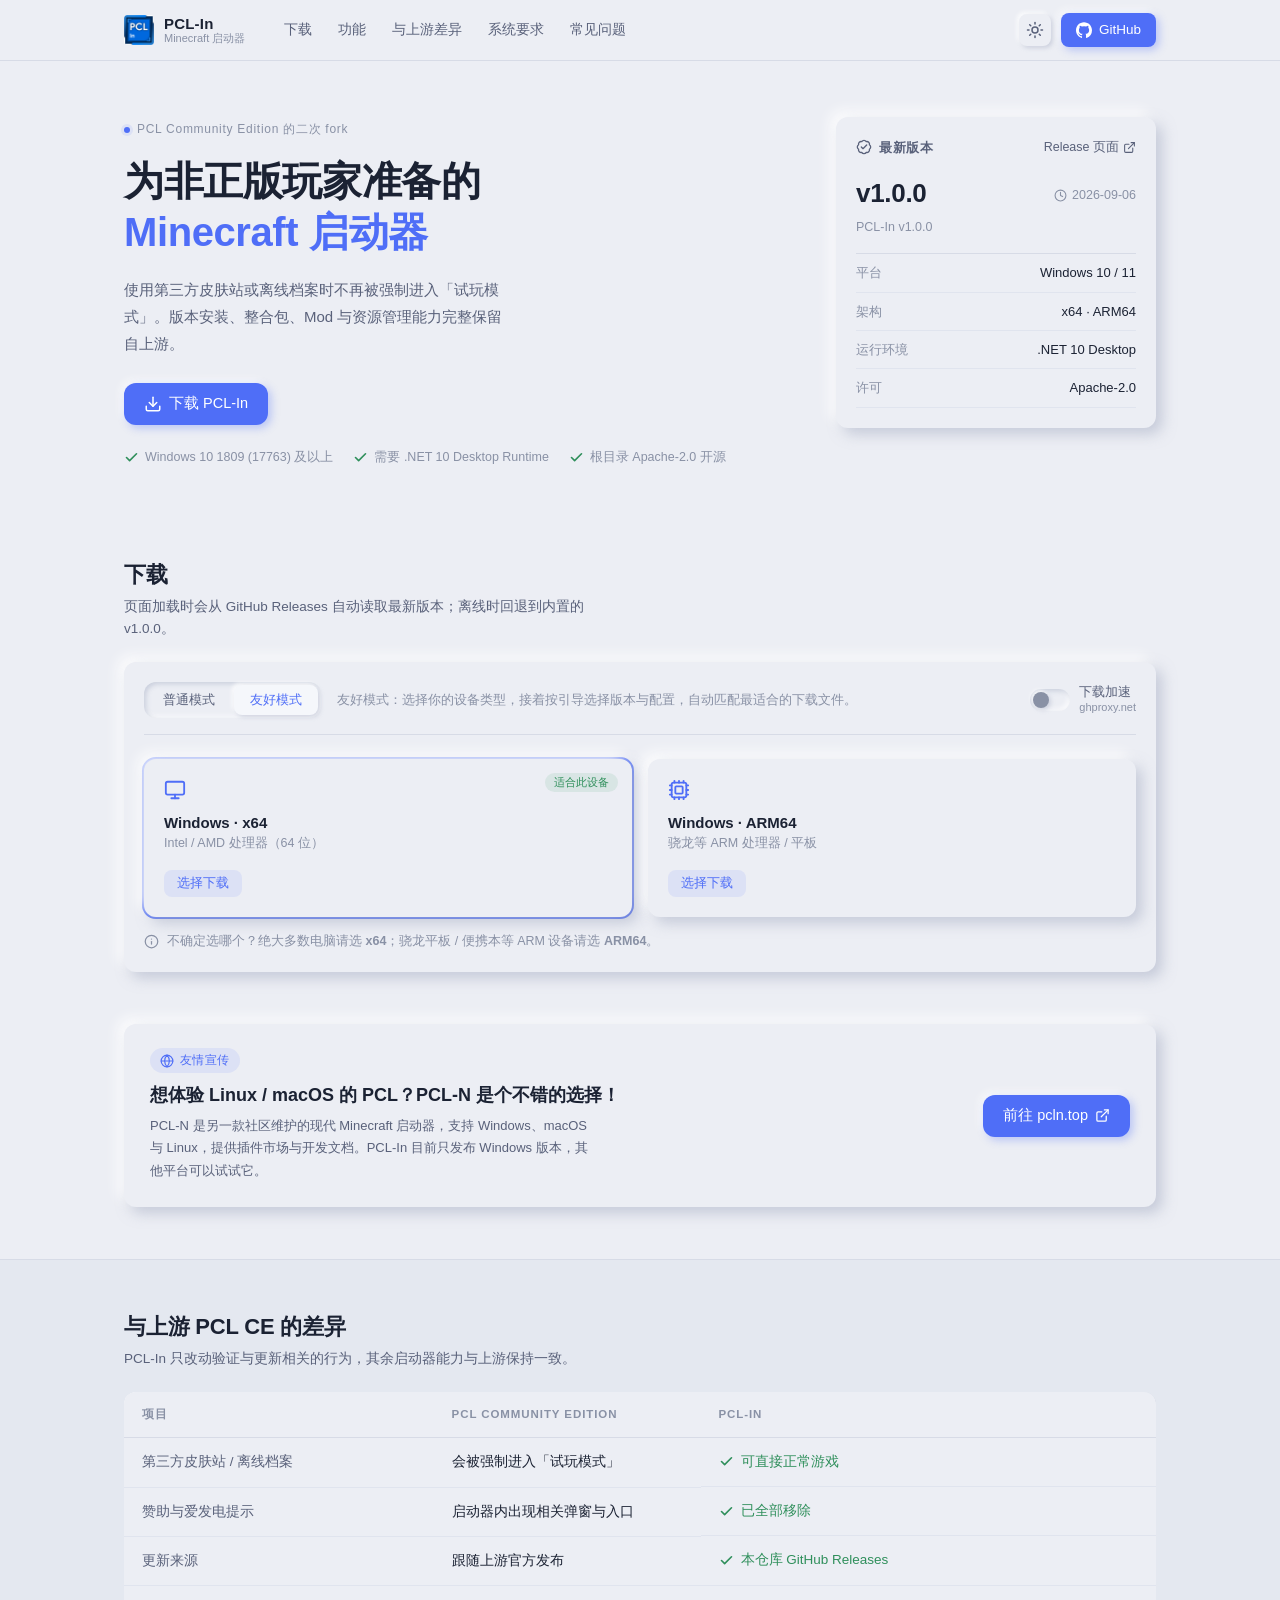
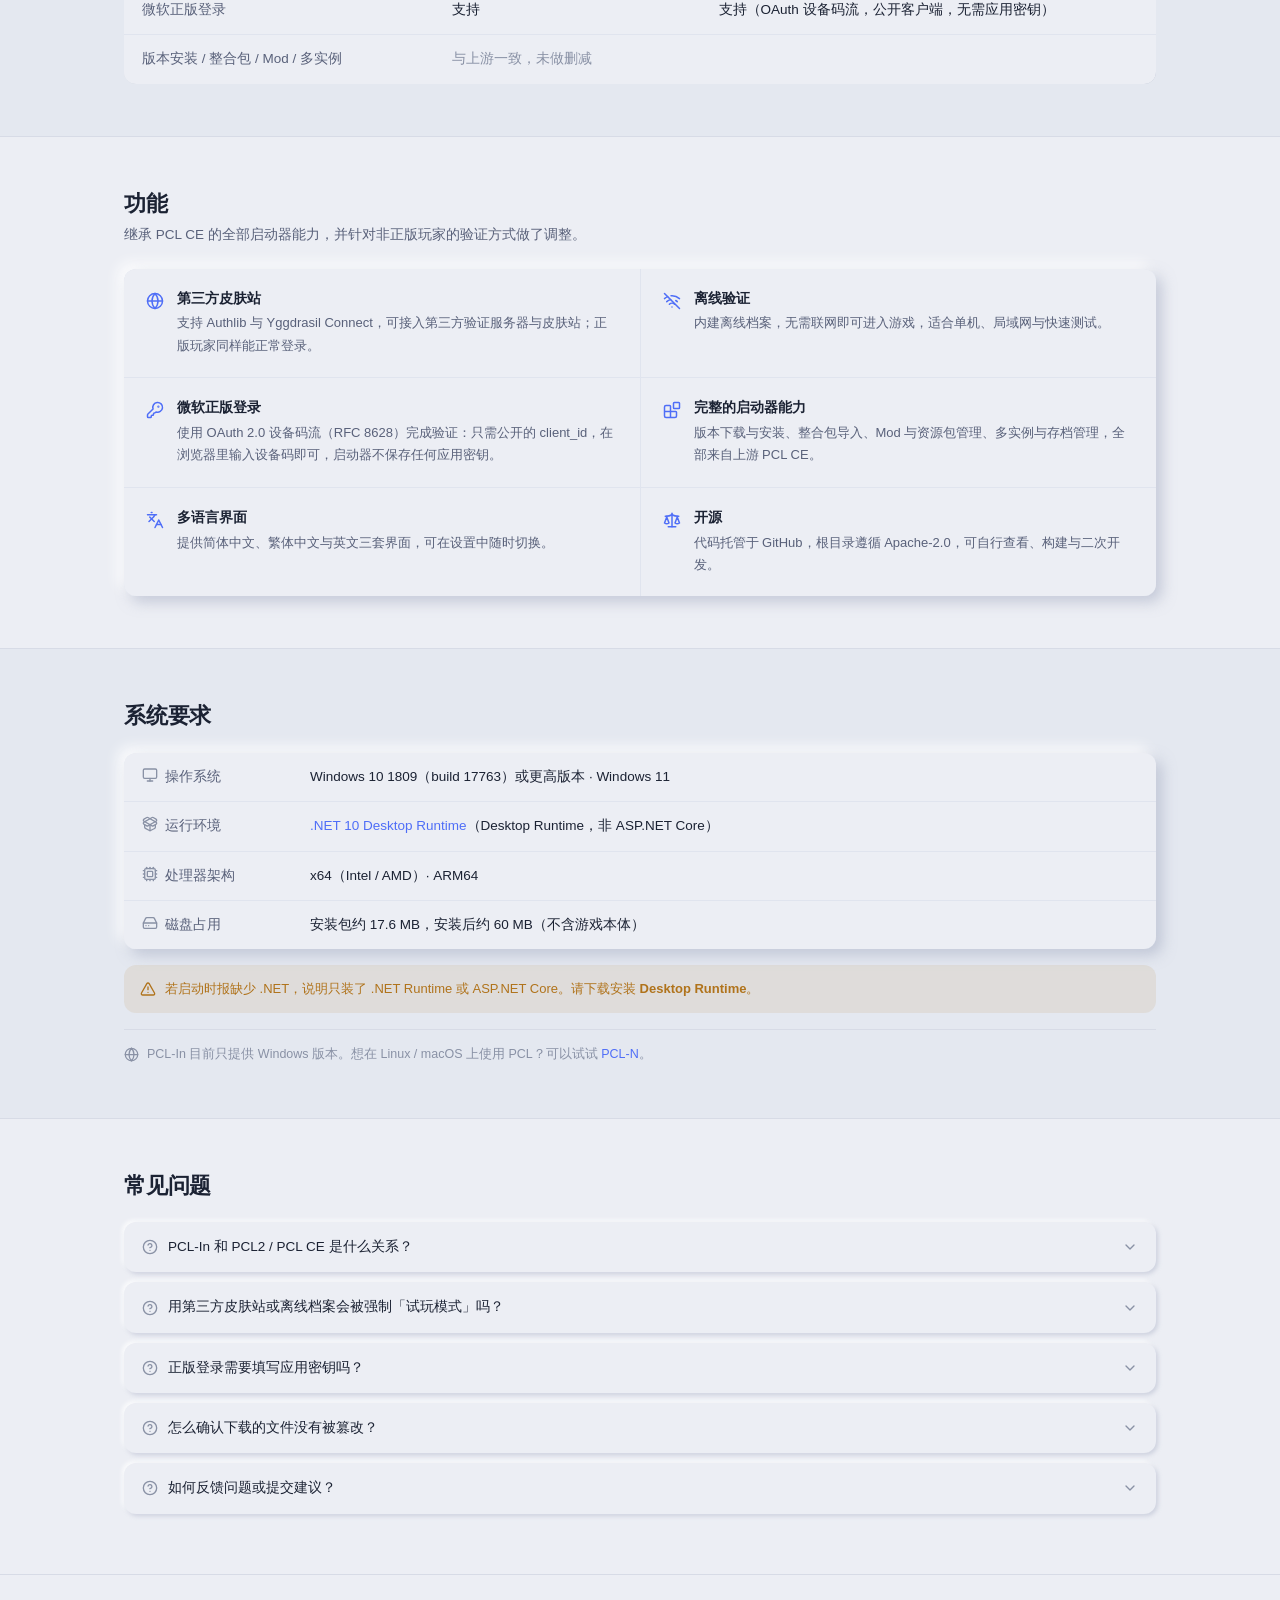
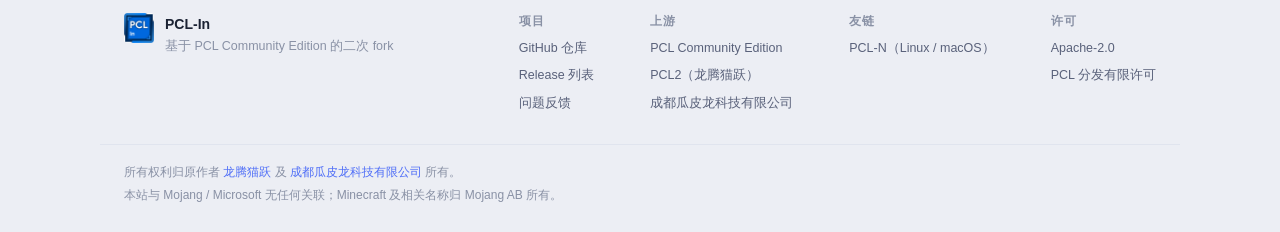
==== commit 2cfddabd: "feat(site): 新增 ghproxy.net 代理下载开关 - 下载工具栏右侧加入「下载加速」开关，亮/暗主题均适配 - 开启后普通模式的 .exe / .asc 与友好模式向导的下载按钮统一" ====
--- a/index.html
+++ b/index.html
@@ -77,7 +77,7 @@
         <svg class="ico ico-sun" width="18" height="18"><use href="#i-sun"/></svg>
         <svg class="ico ico-moon" width="18" height="18"><use href="#i-moon"/></svg>
       </button>
-      <a class="btn btn-primary" href="https://github.com/PCL-In/PCL-In" target="_blank" rel="noopener">
+      <a class="btn btn-primary" href="https://github.com/PCL-In/desktop" target="_blank" rel="noopener">
         <svg class="ico ico--fill" width="16" height="16"><use href="#i-github"/></svg>GitHub
       </a>
     </div>
@@ -106,7 +106,7 @@
       <aside class="panel release-panel" aria-label="最新版本">
         <div class="panel-head">
           <h2 class="panel-title"><svg class="ico" width="16" height="16"><use href="#i-badge-check"/></svg>最新版本</h2>
-          <a class="link-sm" id="release-link" href="https://github.com/PCL-In/PCL-In/releases/tag/v1.0.0" target="_blank" rel="noopener">Release 页面<svg class="ico" width="13" height="13"><use href="#i-external-link"/></svg></a>
+          <a class="link-sm" id="release-link" href="https://github.com/PCL-In/desktop/releases/tag/v1.0.0" target="_blank" rel="noopener">Release 页面<svg class="ico" width="13" height="13"><use href="#i-external-link"/></svg></a>
         </div>
         <div class="rel-ver-row">
           <span class="rel-ver" id="hero-version">v1.0.0</span>
@@ -137,7 +137,14 @@
             <button class="mode-btn active" type="button" role="tab" data-mode="friendly" aria-selected="true">友好模式</button>
           </div>
           <p class="mode-hint" id="mode-hint">友好模式：选择你的设备类型，接着按引导选择版本与配置，自动匹配最适合的下载文件。</p>
-        </div>
+          <label class="switch" title="通过第三方代理 ghproxy.net 转发 GitHub 下载链接，适合直连较慢的情况">
+            <input type="checkbox" id="proxy-toggle" />
+            <span class="switch-track" aria-hidden="true"><span class="switch-thumb"></span></span>
+            <span class="switch-text">下载加速<small>ghproxy.net</small></span>
+          </label>
+        </div>
+
+        <p class="proxy-hint" id="proxy-hint" hidden><svg class="ico" width="14" height="14"><use href="#i-info"/></svg><span>已启用 <strong>ghproxy.net</strong> 代理：下载链接会经第三方服务转发，文件内容不变，建议仍按 SHA256 校验。</span></p>
 
         <div id="view-normal" hidden>
           <div class="dlrow dlrow--head">
@@ -155,10 +162,10 @@
             <div class="c-size"><span id="size-x64">17.79 MB</span></div>
             <div class="c-check">
               <button class="linkbtn" type="button" data-copy="917e3c9fba8a044e1c50226c62ea299b13d8dfa22dc5e418eb6a90e85e2bc7c1"><svg class="ico" width="13" height="13"><use href="#i-copy"/></svg>SHA256</button>
-              <a class="linkbtn" id="sig-x64" href="https://github.com/PCL-In/PCL-In/releases/download/v1.0.0/PCL-In-x64.exe.asc" target="_blank" rel="noopener">GPG 签名</a>
+              <a class="linkbtn" id="sig-x64" href="https://github.com/PCL-In/desktop/releases/download/v1.0.0/PCL-In-x64.exe.asc" target="_blank" rel="noopener">GPG 签名</a>
             </div>
             <div class="c-act">
-              <a class="btn btn-primary btn-sm" id="dl-x64" href="https://github.com/PCL-In/PCL-In/releases/download/v1.0.0/PCL-In-x64.exe" target="_blank" rel="noopener"><svg class="ico" width="15" height="15"><use href="#i-download"/></svg>下载</a>
+              <a class="btn btn-primary btn-sm" id="dl-x64" href="https://github.com/PCL-In/desktop/releases/download/v1.0.0/PCL-In-x64.exe" target="_blank" rel="noopener"><svg class="ico" width="15" height="15"><use href="#i-download"/></svg>下载</a>
             </div>
           </div>
 
@@ -170,14 +177,14 @@
             <div class="c-size"><span id="size-arm64">17.56 MB</span></div>
             <div class="c-check">
               <button class="linkbtn" type="button" data-copy="ba3ea7acb07865670a3bf3cafc94a172abb34107f0a8ebdf641d436f4c54f944"><svg class="ico" width="13" height="13"><use href="#i-copy"/></svg>SHA256</button>
-              <a class="linkbtn" id="sig-arm64" href="https://github.com/PCL-In/PCL-In/releases/download/v1.0.0/PCL-In-arm64.exe.asc" target="_blank" rel="noopener">GPG 签名</a>
+              <a class="linkbtn" id="sig-arm64" href="https://github.com/PCL-In/desktop/releases/download/v1.0.0/PCL-In-arm64.exe.asc" target="_blank" rel="noopener">GPG 签名</a>
             </div>
             <div class="c-act">
-              <a class="btn btn-primary btn-sm" id="dl-arm64" href="https://github.com/PCL-In/PCL-In/releases/download/v1.0.0/PCL-In-arm64.exe" target="_blank" rel="noopener"><svg class="ico" width="15" height="15"><use href="#i-download"/></svg>下载</a>
+              <a class="btn btn-primary btn-sm" id="dl-arm64" href="https://github.com/PCL-In/desktop/releases/download/v1.0.0/PCL-In-arm64.exe" target="_blank" rel="noopener"><svg class="ico" width="15" height="15"><use href="#i-download"/></svg>下载</a>
             </div>
           </div>
 
-          <p class="note"><svg class="ico" width="15" height="15"><use href="#i-info"/></svg><span>需要 <a href="https://get.dot.net/10" target="_blank" rel="noopener">.NET 10 Desktop Runtime</a>。校验方式：<code>certutil -hashfile PCL-In-x64.exe SHA256</code>。历史版本见 <a href="https://github.com/PCL-In/PCL-In/releases" target="_blank" rel="noopener">Releases</a>。</span></p>
+          <p class="note"><svg class="ico" width="15" height="15"><use href="#i-info"/></svg><span>需要 <a href="https://get.dot.net/10" target="_blank" rel="noopener">.NET 10 Desktop Runtime</a>。校验方式：<code>certutil -hashfile PCL-In-x64.exe SHA256</code>。历史版本见 <a href="https://github.com/PCL-In/desktop/releases" target="_blank" rel="noopener">Releases</a>。</span></p>
         </div>
 
         <div id="view-friendly" hidden>
@@ -336,7 +343,7 @@
         </details>
         <details>
           <summary><svg class="ico" width="16" height="16"><use href="#i-circle-help"/></svg>如何反馈问题或提交建议？<svg class="ico chev" width="16" height="16"><use href="#i-chevron-down"/></svg></summary>
-          <div class="faq-body"><p>请前往 <a href="https://github.com/PCL-In/PCL-In/issues" target="_blank" rel="noopener">GitHub Issues</a> 提交，附上启动器日志（设置 &rarr; 日志）与复现步骤会更快得到处理。</p></div>
+          <div class="faq-body"><p>请前往 <a href="https://github.com/PCL-In/desktop/issues" target="_blank" rel="noopener">GitHub Issues</a> 提交，附上启动器日志（设置 &rarr; 日志）与复现步骤会更快得到处理。</p></div>
         </details>
       </div>
     </div>
@@ -355,9 +362,9 @@
     <nav class="footer-cols">
       <div>
         <h4>项目</h4>
-        <a href="https://github.com/PCL-In/PCL-In" target="_blank" rel="noopener">GitHub 仓库</a>
-        <a href="https://github.com/PCL-In/PCL-In/releases" target="_blank" rel="noopener">Release 列表</a>
-        <a href="https://github.com/PCL-In/PCL-In/issues" target="_blank" rel="noopener">问题反馈</a>
+        <a href="https://github.com/PCL-In/desktop" target="_blank" rel="noopener">GitHub 仓库</a>
+        <a href="https://github.com/PCL-In/desktop/releases" target="_blank" rel="noopener">Release 列表</a>
+        <a href="https://github.com/PCL-In/desktop/issues" target="_blank" rel="noopener">问题反馈</a>
       </div>
       <div>
         <h4>上游</h4>
@@ -371,8 +378,8 @@
       </div>
       <div>
         <h4>许可</h4>
-        <a href="https://github.com/PCL-In/PCL-In/blob/dev/LICENSE" target="_blank" rel="noopener">Apache-2.0</a>
-        <a href="https://github.com/PCL-In/PCL-In/blob/dev/Plain%20Craft%20Launcher%202/LICENSE" target="_blank" rel="noopener">PCL 分发有限许可</a>
+        <a href="https://github.com/PCL-In/desktop/blob/dev/LICENSE" target="_blank" rel="noopener">Apache-2.0</a>
+        <a href="https://github.com/PCL-In/desktop/blob/dev/Plain%20Craft%20Launcher%202/LICENSE" target="_blank" rel="noopener">PCL 分发有限许可</a>
       </div>
     </nav>
   </div>
--- a/assets/css/style.css
+++ b/assets/css/style.css
@@ -215,6 +215,38 @@
   font-size: 12.5px; color: var(--text-2);
 }
 .link-sm:hover { color: var(--accent); text-decoration: none; }
+
+/* ---------- 下载加速开关 ---------- */
+.switch {
+  display: inline-flex; align-items: center; gap: 9px;
+  cursor: pointer; user-select: none; -webkit-user-select: none;
+}
+.switch input { position: absolute; opacity: 0; width: 0; height: 0; }
+.switch-track {
+  position: relative; flex: none;
+  width: 40px; height: 22px; border-radius: 100px;
+  background: var(--panel); box-shadow: var(--sh-in-sm);
+  transition: background .2s ease, box-shadow .2s ease;
+}
+.switch-thumb {
+  position: absolute; top: 3px; left: 3px;
+  width: 16px; height: 16px; border-radius: 50%;
+  background: var(--text-3); box-shadow: var(--sh-out-xs);
+  transition: transform .2s ease, background .2s ease;
+}
+.switch input:checked + .switch-track { background: var(--accent); box-shadow: var(--sh-accent); }
+.switch input:checked + .switch-track .switch-thumb { transform: translateX(18px); background: #fff; }
+.switch input:focus-visible + .switch-track { outline: 2px solid var(--accent); outline-offset: 2px; }
+.switch-text { display: flex; flex-direction: column; line-height: 1.25; font-size: 12.5px; color: var(--text-2); }
+.switch-text small { font-size: 11px; color: var(--text-3); }
+
+.proxy-hint {
+  display: flex; align-items: flex-start; gap: 8px;
+  margin-top: 12px; padding: 10px 13px;
+  border-radius: var(--r-sm); background: var(--accent-wash);
+  font-size: 12.5px; line-height: 1.7; color: var(--text-2);
+}
+.proxy-hint .ico { margin-top: 3px; color: var(--accent); }
 
 /* ---------- 面板 ---------- */
 .panel {
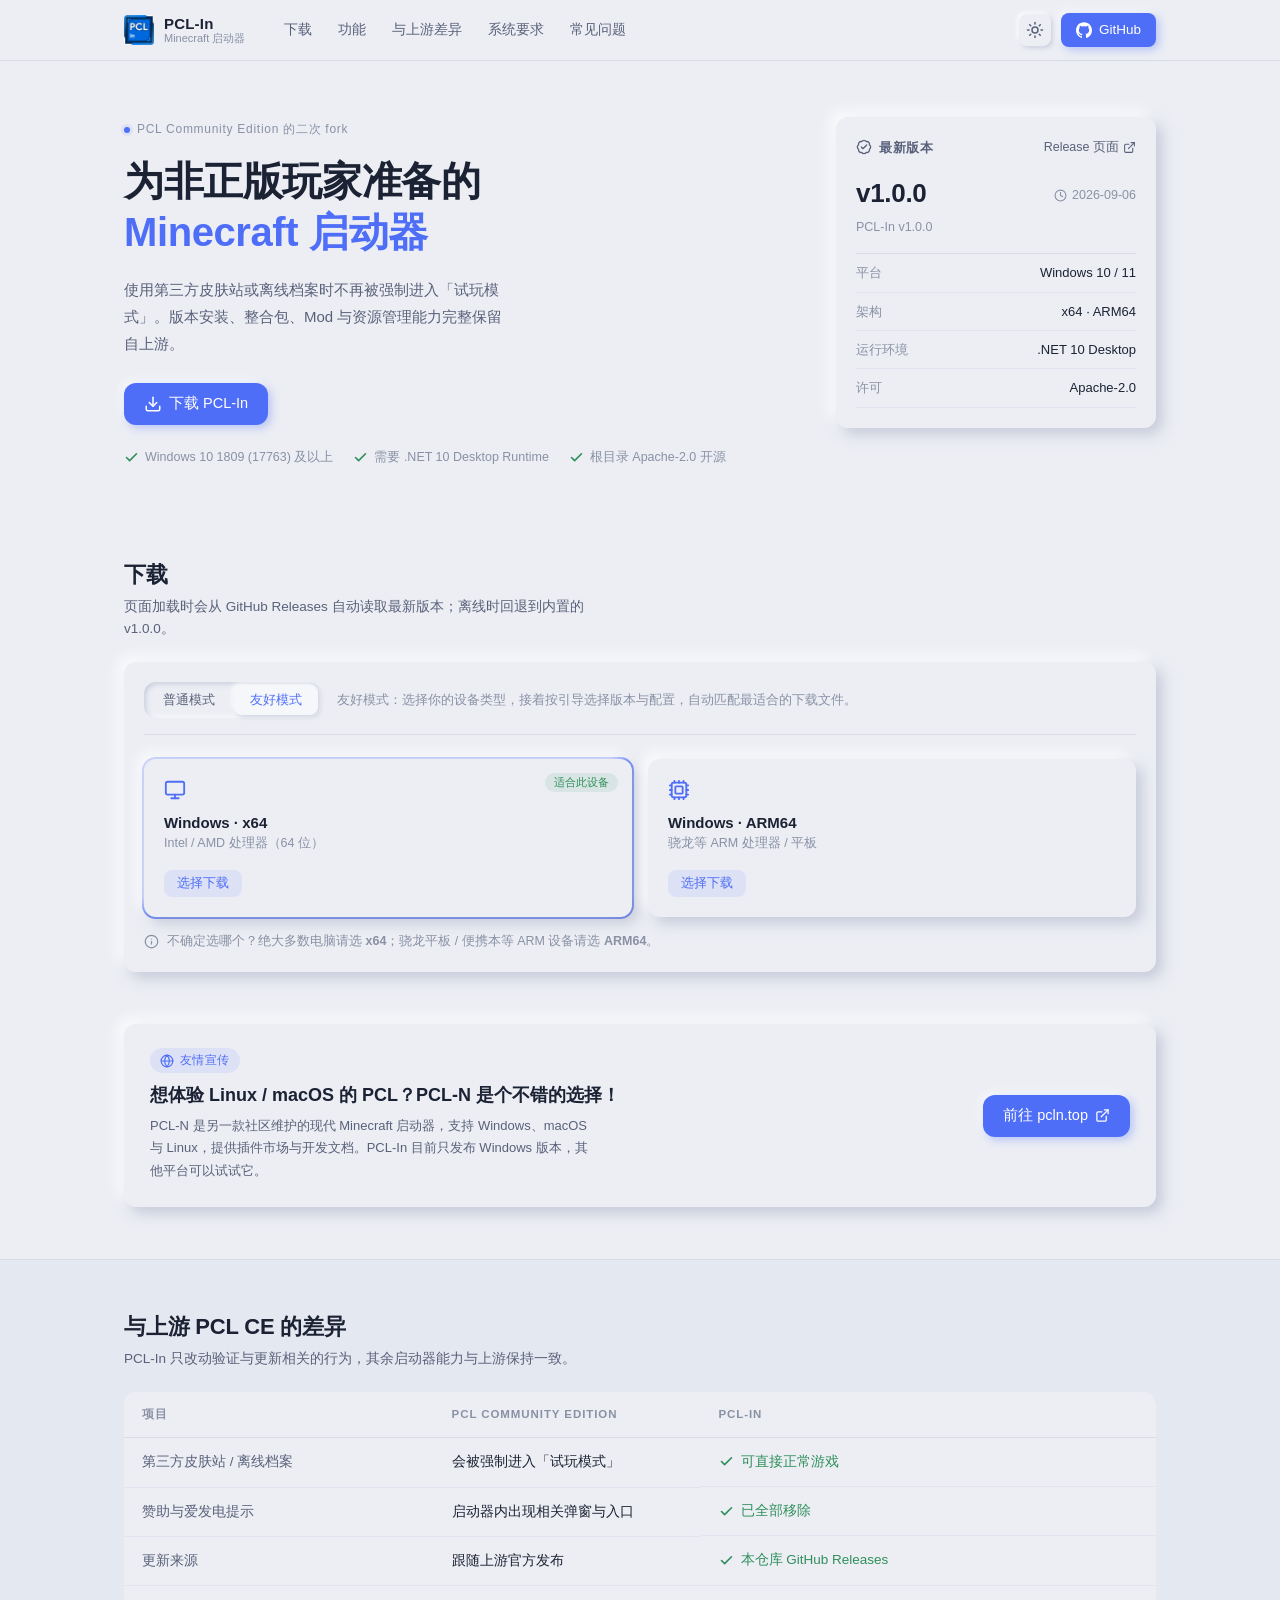
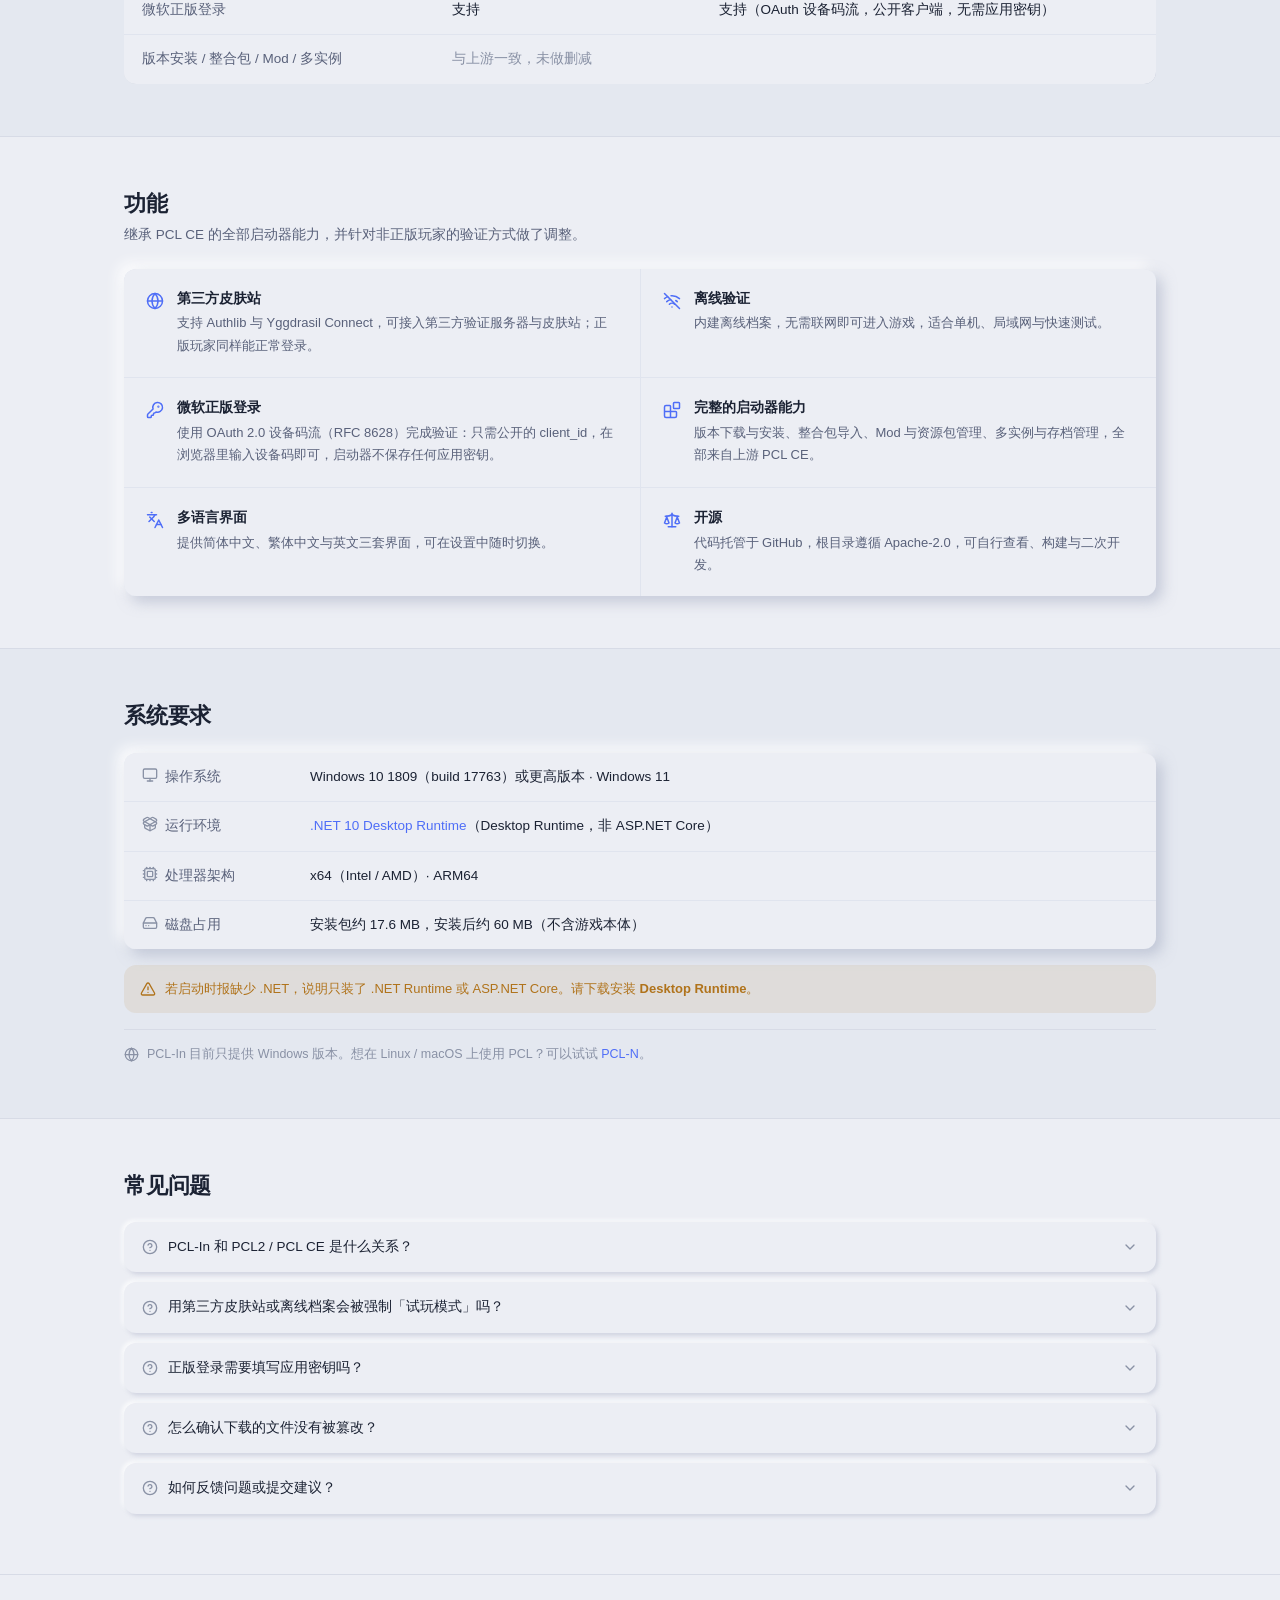
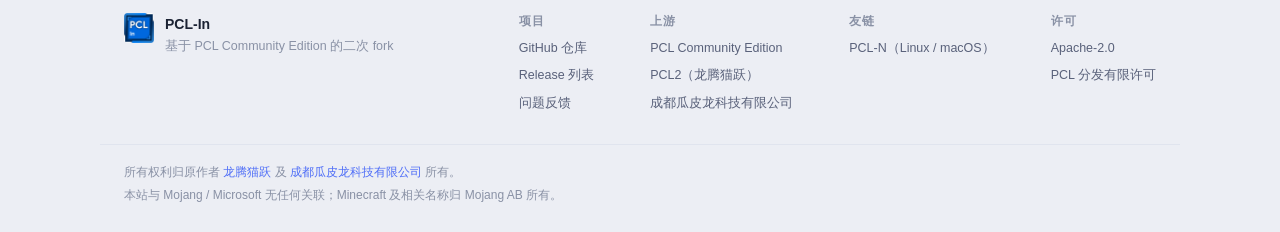
==== commit 1ccddc26: "refactor(site): 「代理」按钮移到每个下载按钮旁边 - 移除下载工具栏里的全局开关，改为在普通模式每一行、以及友好模式向导的匹配文件旁各放一个「代理」小按钮 - 所有「代理」按钮共享同一" ====
--- a/index.html
+++ b/index.html
@@ -137,11 +137,6 @@
             <button class="mode-btn active" type="button" role="tab" data-mode="friendly" aria-selected="true">友好模式</button>
           </div>
           <p class="mode-hint" id="mode-hint">友好模式：选择你的设备类型，接着按引导选择版本与配置，自动匹配最适合的下载文件。</p>
-          <label class="switch" title="通过第三方代理 ghproxy.net 转发 GitHub 下载链接，适合直连较慢的情况">
-            <input type="checkbox" id="proxy-toggle" />
-            <span class="switch-track" aria-hidden="true"><span class="switch-thumb"></span></span>
-            <span class="switch-text">下载加速<small>ghproxy.net</small></span>
-          </label>
         </div>
 
         <p class="proxy-hint" id="proxy-hint" hidden><svg class="ico" width="14" height="14"><use href="#i-info"/></svg><span>已启用 <strong>ghproxy.net</strong> 代理：下载链接会经第三方服务转发，文件内容不变，建议仍按 SHA256 校验。</span></p>
@@ -165,6 +160,7 @@
               <a class="linkbtn" id="sig-x64" href="https://github.com/PCL-In/desktop/releases/download/v1.0.0/PCL-In-x64.exe.asc" target="_blank" rel="noopener">GPG 签名</a>
             </div>
             <div class="c-act">
+              <button class="proxy-btn" type="button" data-proxy-toggle aria-pressed="false" title="通过 ghproxy.net 代理下载"><svg class="ico" width="13" height="13"><use href="#i-globe"/></svg>代理</button>
               <a class="btn btn-primary btn-sm" id="dl-x64" href="https://github.com/PCL-In/desktop/releases/download/v1.0.0/PCL-In-x64.exe" target="_blank" rel="noopener"><svg class="ico" width="15" height="15"><use href="#i-download"/></svg>下载</a>
             </div>
           </div>
@@ -180,6 +176,7 @@
               <a class="linkbtn" id="sig-arm64" href="https://github.com/PCL-In/desktop/releases/download/v1.0.0/PCL-In-arm64.exe.asc" target="_blank" rel="noopener">GPG 签名</a>
             </div>
             <div class="c-act">
+              <button class="proxy-btn" type="button" data-proxy-toggle aria-pressed="false" title="通过 ghproxy.net 代理下载"><svg class="ico" width="13" height="13"><use href="#i-globe"/></svg>代理</button>
               <a class="btn btn-primary btn-sm" id="dl-arm64" href="https://github.com/PCL-In/desktop/releases/download/v1.0.0/PCL-In-arm64.exe" target="_blank" rel="noopener"><svg class="ico" width="15" height="15"><use href="#i-download"/></svg>下载</a>
             </div>
           </div>
--- a/assets/css/style.css
+++ b/assets/css/style.css
@@ -216,29 +216,19 @@
 }
 .link-sm:hover { color: var(--accent); text-decoration: none; }
 
-/* ---------- 下载加速开关 ---------- */
-.switch {
-  display: inline-flex; align-items: center; gap: 9px;
-  cursor: pointer; user-select: none; -webkit-user-select: none;
-}
-.switch input { position: absolute; opacity: 0; width: 0; height: 0; }
-.switch-track {
-  position: relative; flex: none;
-  width: 40px; height: 22px; border-radius: 100px;
-  background: var(--panel); box-shadow: var(--sh-in-sm);
-  transition: background .2s ease, box-shadow .2s ease;
-}
-.switch-thumb {
-  position: absolute; top: 3px; left: 3px;
-  width: 16px; height: 16px; border-radius: 50%;
-  background: var(--text-3); box-shadow: var(--sh-out-xs);
-  transition: transform .2s ease, background .2s ease;
-}
-.switch input:checked + .switch-track { background: var(--accent); box-shadow: var(--sh-accent); }
-.switch input:checked + .switch-track .switch-thumb { transform: translateX(18px); background: #fff; }
-.switch input:focus-visible + .switch-track { outline: 2px solid var(--accent); outline-offset: 2px; }
-.switch-text { display: flex; flex-direction: column; line-height: 1.25; font-size: 12.5px; color: var(--text-2); }
-.switch-text small { font-size: 11px; color: var(--text-3); }
+/* ---------- 下载加速开关（紧邻下载按钮） ---------- */
+.proxy-btn {
+  display: inline-flex; align-items: center; gap: 5px;
+  flex: none; height: 30px; padding: 0 11px;
+  border: 0; border-radius: var(--r-sm);
+  background: var(--panel); color: var(--text-2);
+  font-family: inherit; font-size: 12.5px; white-space: nowrap; cursor: pointer;
+  box-shadow: var(--sh-out-xs);
+  transition: box-shadow .18s ease, color .18s ease, background .18s ease;
+}
+.proxy-btn:hover { color: var(--accent); box-shadow: var(--sh-out-sm); }
+.proxy-btn.on { color: var(--accent); background: var(--accent-wash); box-shadow: var(--sh-in-sm); }
+.proxy-btn .ico { stroke-width: 2.2; }
 
 .proxy-hint {
   display: flex; align-items: flex-start; gap: 8px;
@@ -366,7 +356,7 @@
 .c-file-txt small { font-size: 11.5px; color: var(--text-3); }
 .c-size { font-size: 13px; color: var(--text-2); }
 .c-check { display: flex; align-items: center; gap: 4px; }
-.c-act { display: flex; justify-content: flex-end; }
+.c-act { display: flex; justify-content: flex-end; align-items: center; gap: 8px; }
 
 .note, .platform-tip {
   display: flex; align-items: flex-start; gap: 8px;
@@ -715,7 +705,7 @@
   .c-size { grid-column: 2; text-align: right; }
   .c-check { grid-column: 1 / -1; }
   .c-act { grid-column: 1 / -1; }
-  .c-act .btn { width: 100%; }
+  .c-act .btn { flex: 1; }
   .platform-grid { grid-template-columns: minmax(0, 1fr); }
   .spec-item { padding: 16px 18px; }
   .kvt th { width: auto; }
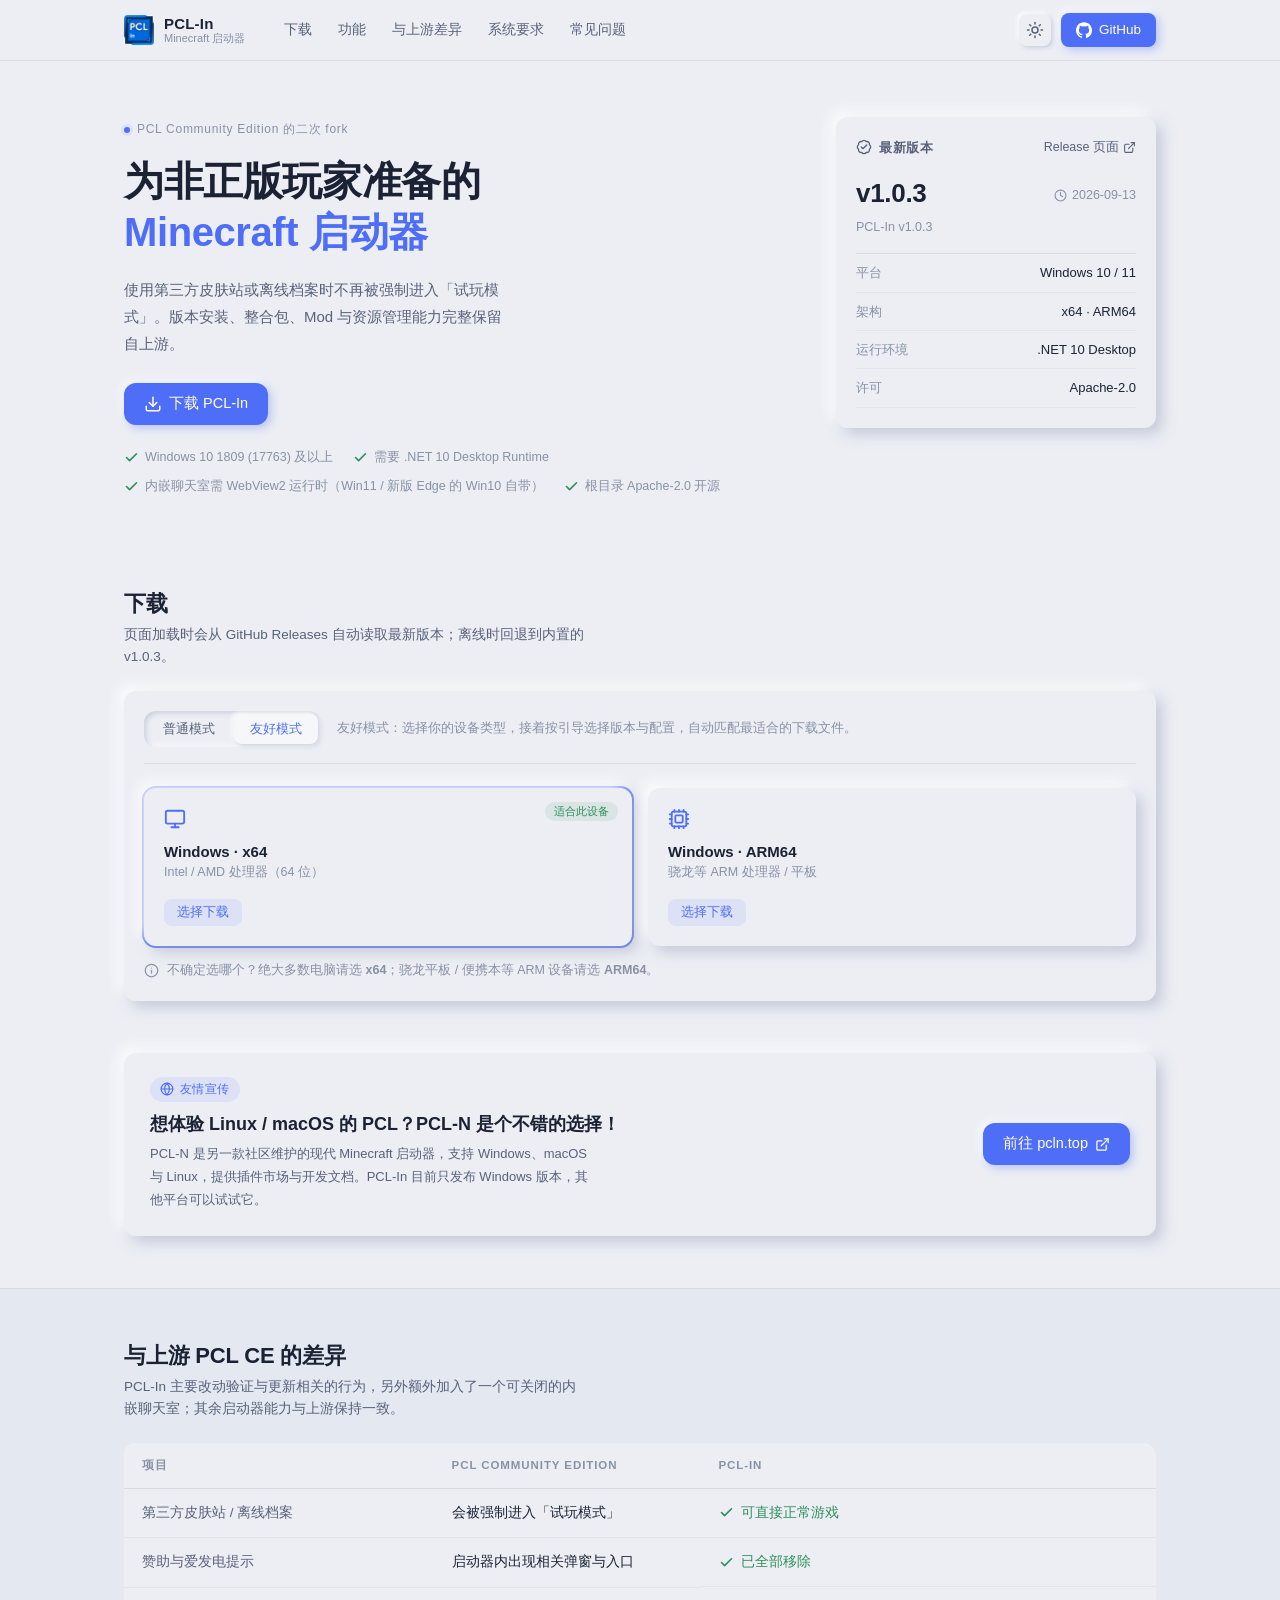
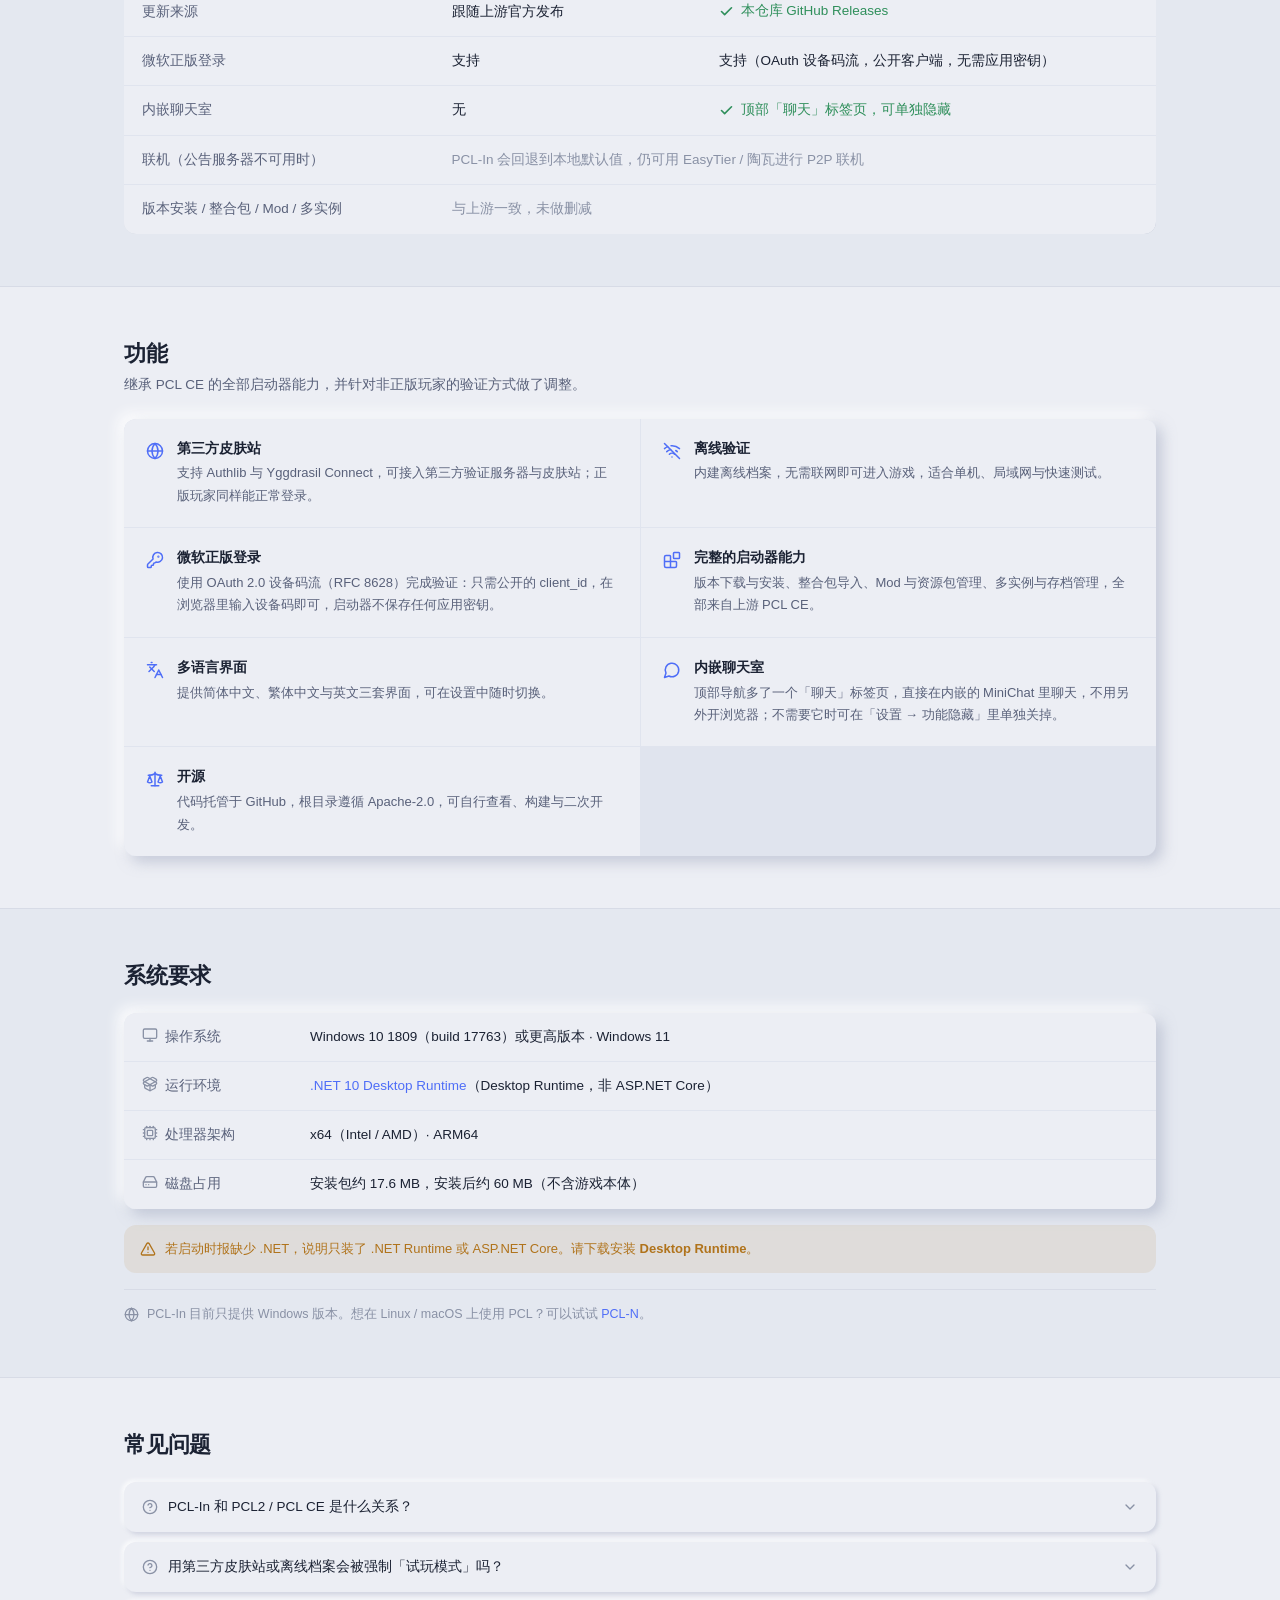
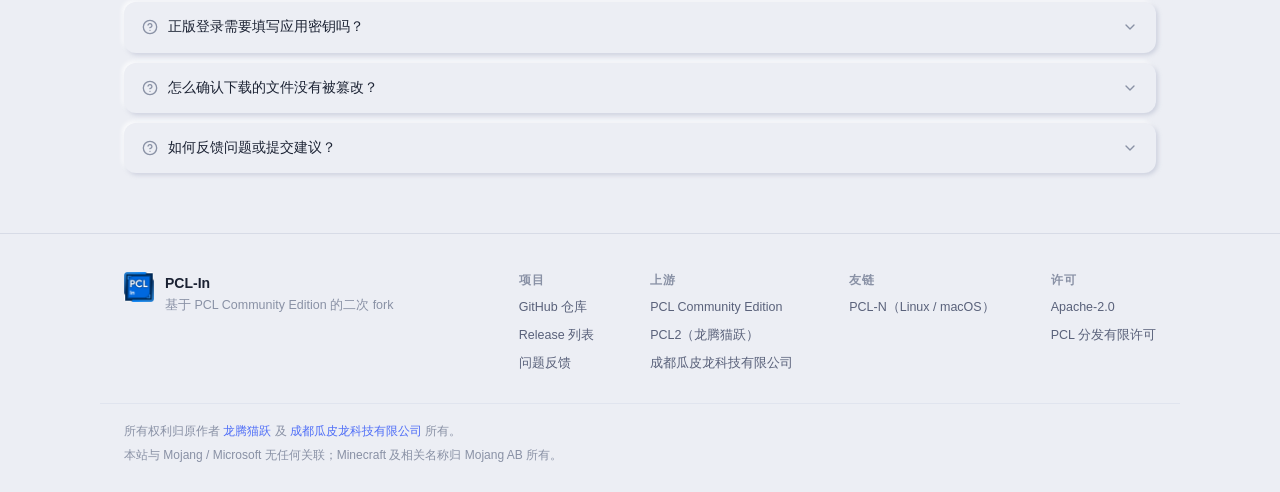
==== commit 8b84e389: "docs: 同步 v1.0.3（版本号、内置回退数据、WebView2 要求、内嵌聊天室） - index.html / assets/js/app.js：兜底版本 v1.0.0 → v1.0.3，并" ====
--- a/index.html
+++ b/index.html
@@ -26,6 +26,7 @@
 <!-- 图标：Lucide (https://lucide.dev，ISC 许可)。内联为 SVG sprite，无外部依赖。 -->
 <svg class="sprite" xmlns="http://www.w3.org/2000/svg" aria-hidden="true" focusable="false">
   <symbol id="i-download" viewBox="0 0 24 24"><path d="M12 15V3"/><path d="M21 15v4a2 2 0 0 1-2 2H5a2 2 0 0 1-2-2v-4"/><path d="m7 10 5 5 5-5"/></symbol>
+  <symbol id="i-message" viewBox="0 0 24 24"><path d="M7.9 20A9 9 0 1 0 4 16.1L2 22Z"/></symbol>
   <symbol id="i-cpu" viewBox="0 0 24 24"><path d="M12 20v2"/><path d="M12 2v2"/><path d="M17 20v2"/><path d="M17 2v2"/><path d="M2 12h2"/><path d="M2 17h2"/><path d="M2 7h2"/><path d="M20 12h2"/><path d="M20 17h2"/><path d="M20 7h2"/><path d="M7 20v2"/><path d="M7 2v2"/><rect x="4" y="4" width="16" height="16" rx="2"/><rect x="8" y="8" width="8" height="8" rx="1"/></symbol>
   <symbol id="i-monitor" viewBox="0 0 24 24"><rect width="20" height="14" x="2" y="3" rx="2"/><line x1="8" x2="16" y1="21" y2="21"/><line x1="12" x2="12" y1="17" y2="21"/></symbol>
   <symbol id="i-shield-check" viewBox="0 0 24 24"><path d="M20 13c0 5-3.5 7.5-7.66 8.95a1 1 0 0 1-.67-.01C7.5 20.5 4 18 4 13V6a1 1 0 0 1 1-1c2 0 4.5-1.2 6.24-2.72a1.17 1.17 0 0 1 1.52 0C14.51 3.81 17 5 19 5a1 1 0 0 1 1 1z"/><path d="m9 12 2 2 4-4"/></symbol>
@@ -99,6 +100,7 @@
         <ul class="facts">
           <li><svg class="ico" width="15" height="15"><use href="#i-check"/></svg>Windows 10 1809 (17763) 及以上</li>
           <li><svg class="ico" width="15" height="15"><use href="#i-check"/></svg>需要 .NET 10 Desktop Runtime</li>
+            <li><svg class="ico" width="15" height="15"><use href="#i-check"/></svg>内嵌聊天室需 WebView2 运行时（Win11 / 新版 Edge 的 Win10 自带）</li>
           <li><svg class="ico" width="15" height="15"><use href="#i-check"/></svg>根目录 Apache-2.0 开源</li>
         </ul>
       </div>
@@ -106,13 +108,13 @@
       <aside class="panel release-panel" aria-label="最新版本">
         <div class="panel-head">
           <h2 class="panel-title"><svg class="ico" width="16" height="16"><use href="#i-badge-check"/></svg>最新版本</h2>
-          <a class="link-sm" id="release-link" href="https://github.com/PCL-In/desktop/releases/tag/v1.0.0" target="_blank" rel="noopener">Release 页面<svg class="ico" width="13" height="13"><use href="#i-external-link"/></svg></a>
+          <a class="link-sm" id="release-link" href="https://github.com/PCL-In/desktop/releases/tag/v1.0.3" target="_blank" rel="noopener">Release 页面<svg class="ico" width="13" height="13"><use href="#i-external-link"/></svg></a>
         </div>
         <div class="rel-ver-row">
-          <span class="rel-ver" id="hero-version">v1.0.0</span>
+          <span class="rel-ver" id="hero-version">v1.0.3</span>
           <span class="rel-date"><svg class="ico" width="13" height="13"><use href="#i-clock"/></svg><span id="hero-updated">2026-09-06</span></span>
         </div>
-        <p class="rel-name" id="release-name">PCL-In v1.0.0</p>
+        <p class="rel-name" id="release-name">PCL-In v1.0.3</p>
         <dl class="kv">
           <div><dt>平台</dt><dd>Windows 10 / 11</dd></div>
           <div><dt>架构</dt><dd>x64 &middot; ARM64</dd></div>
@@ -127,7 +129,7 @@
     <div class="wrap">
       <header class="sec-head">
         <h2>下载</h2>
-        <p>页面加载时会从 GitHub Releases 自动读取最新版本；离线时回退到内置的 v1.0.0。</p>
+        <p>页面加载时会从 GitHub Releases 自动读取最新版本；离线时回退到内置的 v1.0.3。</p>
       </header>
 
       <div class="panel">
@@ -157,11 +159,11 @@
             <div class="c-size"><span id="size-x64">17.79 MB</span></div>
             <div class="c-check">
               <button class="linkbtn" type="button" data-copy="917e3c9fba8a044e1c50226c62ea299b13d8dfa22dc5e418eb6a90e85e2bc7c1"><svg class="ico" width="13" height="13"><use href="#i-copy"/></svg>SHA256</button>
-              <a class="linkbtn" id="sig-x64" href="https://github.com/PCL-In/desktop/releases/download/v1.0.0/PCL-In-x64.exe.asc" target="_blank" rel="noopener">GPG 签名</a>
+              <a class="linkbtn" id="sig-x64" href="https://github.com/PCL-In/desktop/releases/download/v1.0.3/PCL-In-x64.exe.asc" target="_blank" rel="noopener">GPG 签名</a>
             </div>
             <div class="c-act">
               <button class="proxy-btn" type="button" data-proxy-toggle aria-pressed="false" title="通过 ghproxy.net 代理下载"><svg class="ico" width="13" height="13"><use href="#i-globe"/></svg>代理</button>
-              <a class="btn btn-primary btn-sm" id="dl-x64" href="https://github.com/PCL-In/desktop/releases/download/v1.0.0/PCL-In-x64.exe" target="_blank" rel="noopener"><svg class="ico" width="15" height="15"><use href="#i-download"/></svg>下载</a>
+              <a class="btn btn-primary btn-sm" id="dl-x64" href="https://github.com/PCL-In/desktop/releases/download/v1.0.3/PCL-In-x64.exe" target="_blank" rel="noopener"><svg class="ico" width="15" height="15"><use href="#i-download"/></svg>下载</a>
             </div>
           </div>
 
@@ -173,11 +175,11 @@
             <div class="c-size"><span id="size-arm64">17.56 MB</span></div>
             <div class="c-check">
               <button class="linkbtn" type="button" data-copy="ba3ea7acb07865670a3bf3cafc94a172abb34107f0a8ebdf641d436f4c54f944"><svg class="ico" width="13" height="13"><use href="#i-copy"/></svg>SHA256</button>
-              <a class="linkbtn" id="sig-arm64" href="https://github.com/PCL-In/desktop/releases/download/v1.0.0/PCL-In-arm64.exe.asc" target="_blank" rel="noopener">GPG 签名</a>
+              <a class="linkbtn" id="sig-arm64" href="https://github.com/PCL-In/desktop/releases/download/v1.0.3/PCL-In-arm64.exe.asc" target="_blank" rel="noopener">GPG 签名</a>
             </div>
             <div class="c-act">
               <button class="proxy-btn" type="button" data-proxy-toggle aria-pressed="false" title="通过 ghproxy.net 代理下载"><svg class="ico" width="13" height="13"><use href="#i-globe"/></svg>代理</button>
-              <a class="btn btn-primary btn-sm" id="dl-arm64" href="https://github.com/PCL-In/desktop/releases/download/v1.0.0/PCL-In-arm64.exe" target="_blank" rel="noopener"><svg class="ico" width="15" height="15"><use href="#i-download"/></svg>下载</a>
+              <a class="btn btn-primary btn-sm" id="dl-arm64" href="https://github.com/PCL-In/desktop/releases/download/v1.0.3/PCL-In-arm64.exe" target="_blank" rel="noopener"><svg class="ico" width="15" height="15"><use href="#i-download"/></svg>下载</a>
             </div>
           </div>
 
@@ -225,7 +227,7 @@
     <div class="wrap">
       <header class="sec-head">
         <h2>与上游 PCL CE 的差异</h2>
-        <p>PCL-In 只改动验证与更新相关的行为，其余启动器能力与上游保持一致。</p>
+        <p>PCL-In 主要改动验证与更新相关的行为，另外额外加入了一个可关闭的内嵌聊天室；其余启动器能力与上游保持一致。</p>
       </header>
       <div class="table-wrap">
         <table class="cmp">
@@ -254,6 +256,15 @@
               <td>支持（OAuth 设备码流，公开客户端，无需应用密钥）</td>
             </tr>
             <tr>
+              <th scope="row">内嵌聊天室</th>
+              <td>无</td>
+              <td class="yes"><svg class="ico" width="15" height="15"><use href="#i-check"/></svg>顶部「聊天」标签页，可单独隐藏</td>
+            </tr>
+            <tr>
+              <th scope="row">联机（公告服务器不可用时）</th>
+              <td colspan="2" class="span-note">PCL-In 会回退到本地默认值，仍可用 EasyTier / 陶瓦进行 P2P 联机</td>
+            </tr>
+            <tr>
               <th scope="row">版本安装 / 整合包 / Mod / 多实例</th>
               <td colspan="2" class="span-note">与上游一致，未做删减</td>
             </tr>
@@ -289,6 +300,10 @@
         <div class="spec-item">
           <svg class="ico" width="18" height="18"><use href="#i-languages"/></svg>
           <div><h3>多语言界面</h3><p>提供简体中文、繁体中文与英文三套界面，可在设置中随时切换。</p></div>
+        </div>
+        <div class="spec-item">
+          <svg class="ico" width="18" height="18"><use href="#i-message"/></svg>
+          <div><h3>内嵌聊天室</h3><p>顶部导航多了一个「聊天」标签页，直接在内嵌的 MiniChat 里聊天，不用另外开浏览器；不需要它时可在「设置 → 功能隐藏」里单独关掉。</p></div>
         </div>
         <div class="spec-item">
           <svg class="ico" width="18" height="18"><use href="#i-scale"/></svg>
